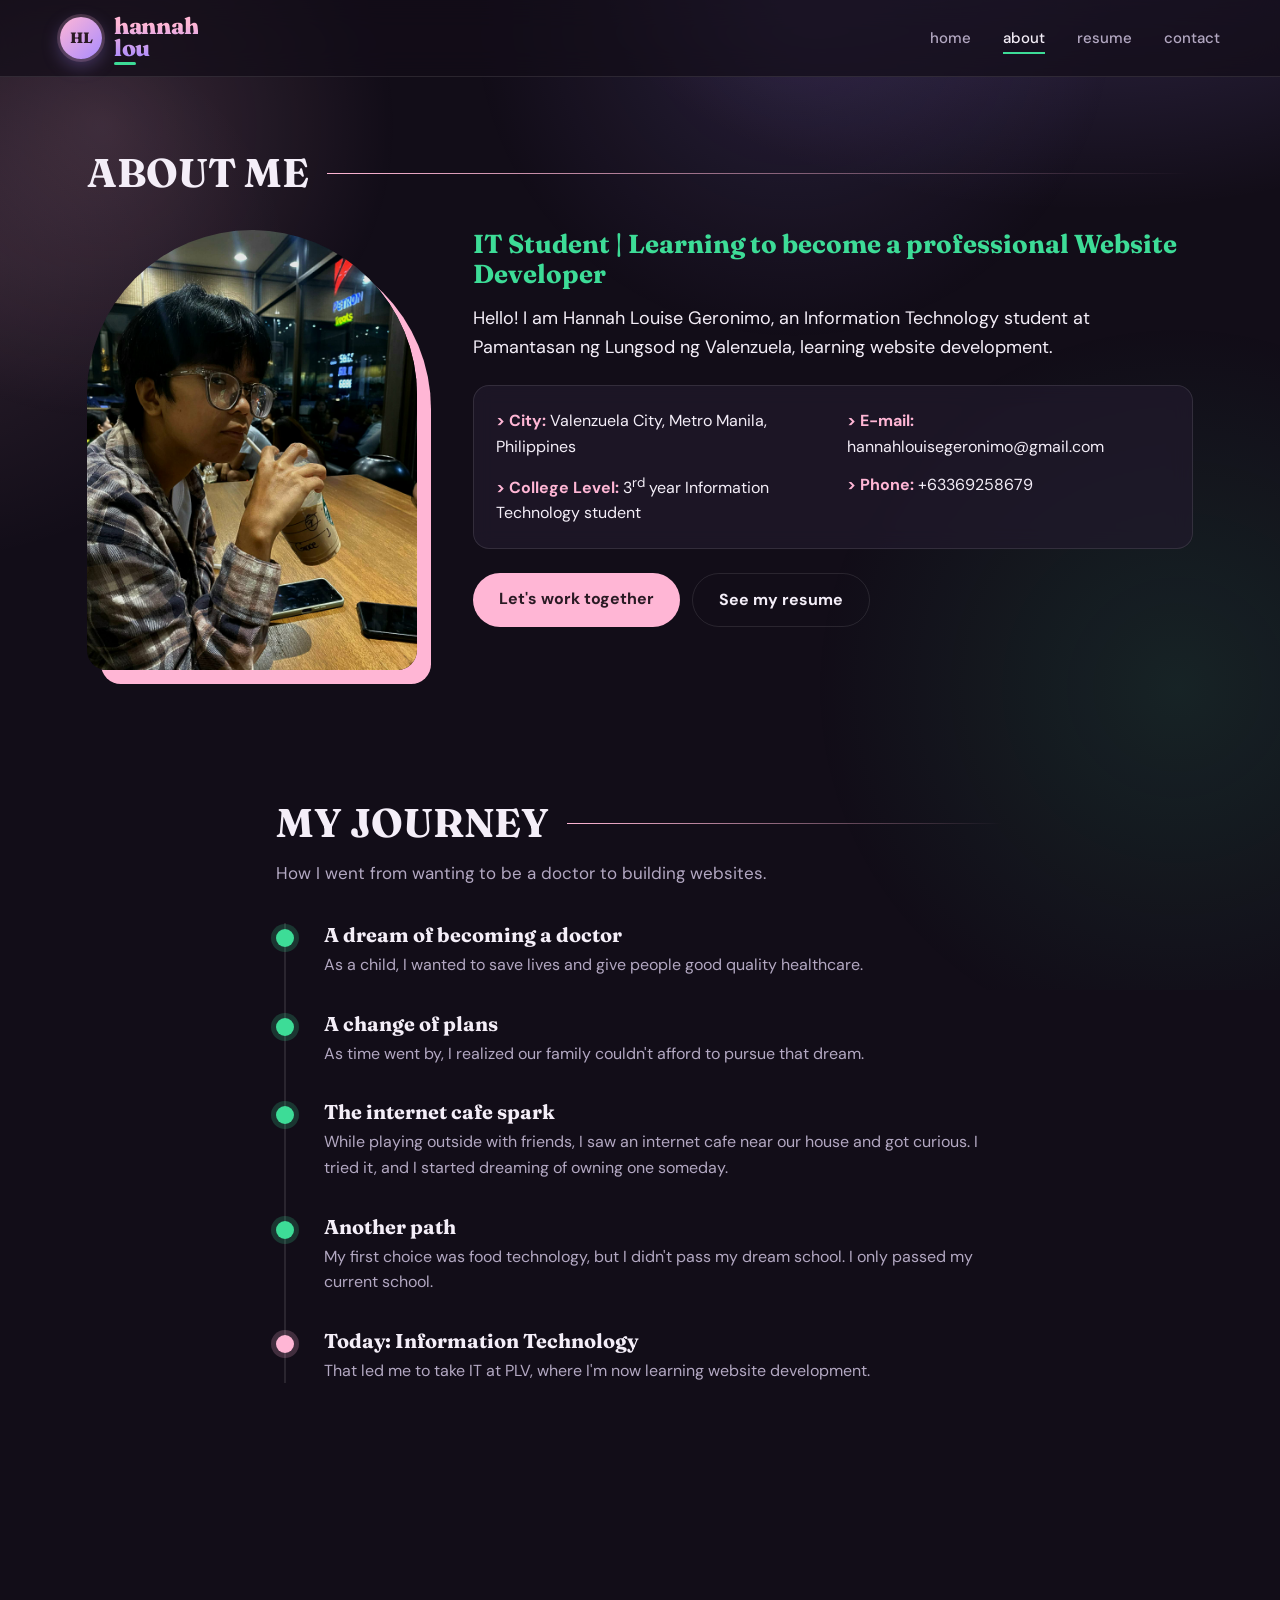
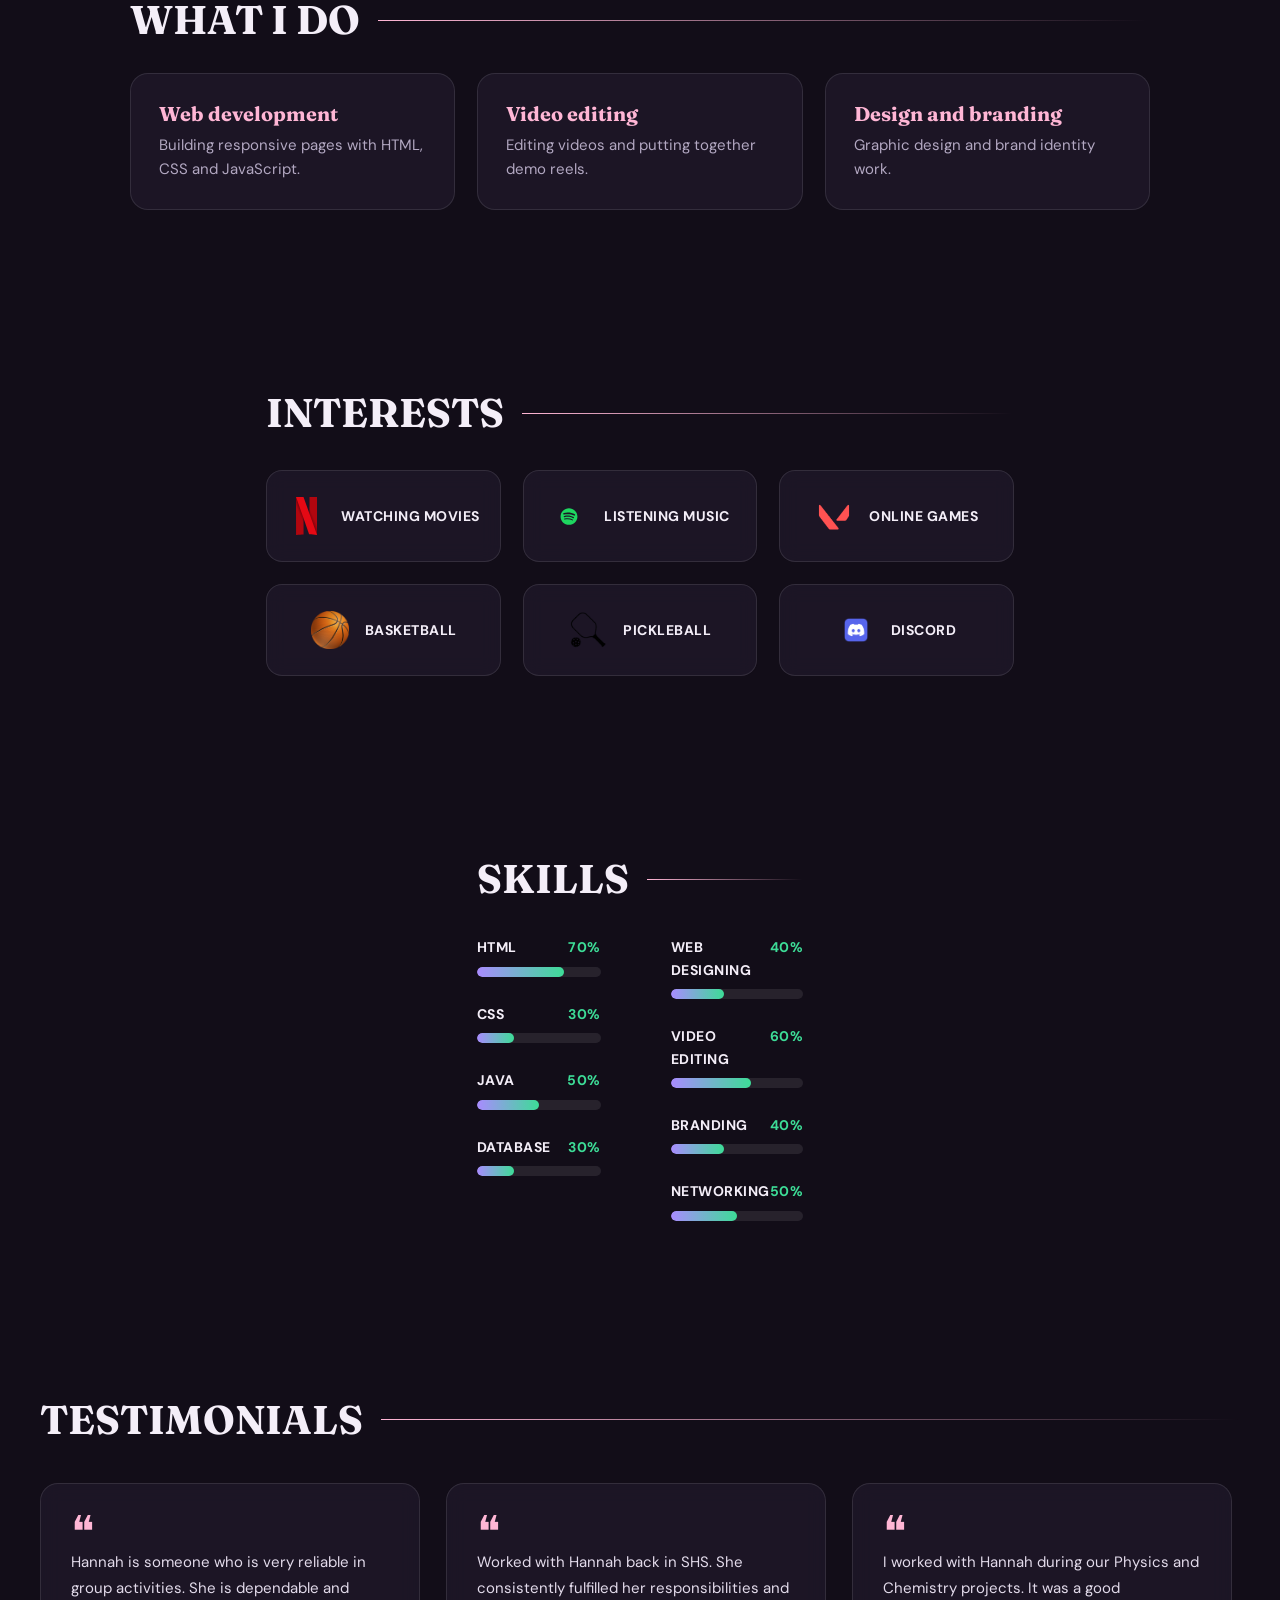
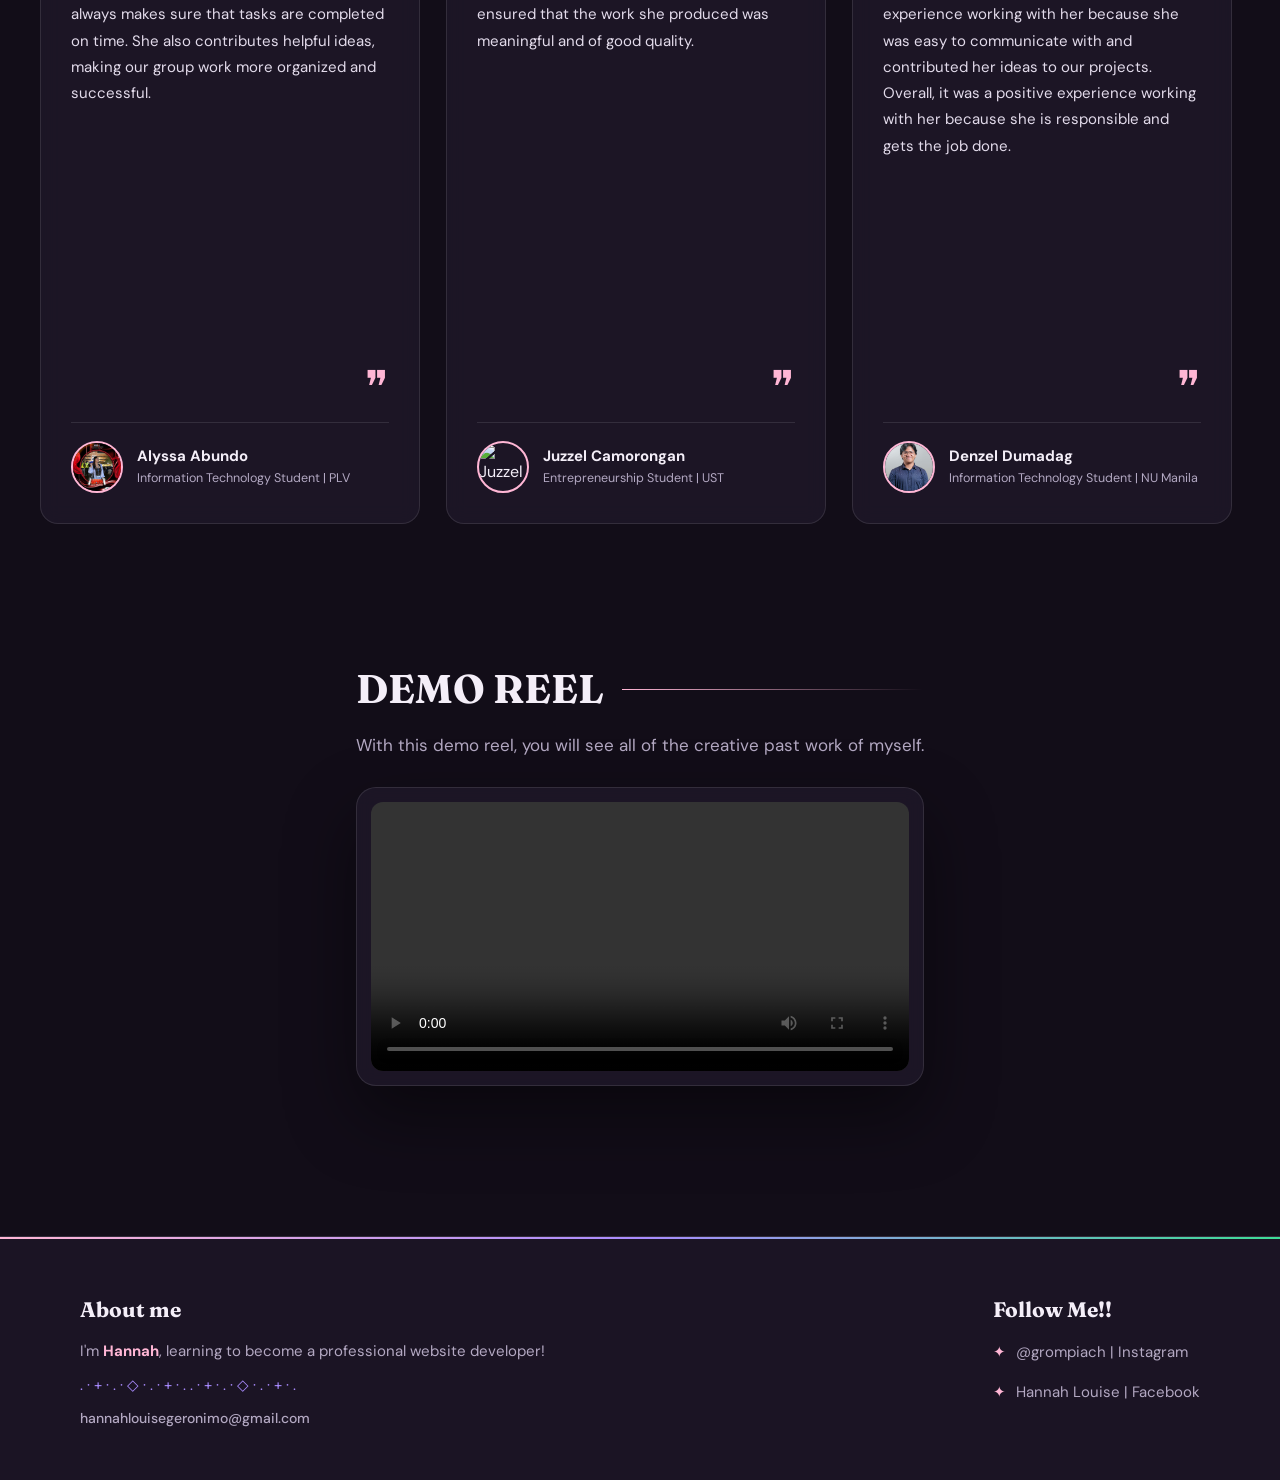
==== about.html @ 36e8e049 "Add files via upload" ====
<!DOCTYPE html>
<html lang="en">
<head>
<meta charset="UTF-8">
<meta name="viewport" content="width=device-width, initial-scale=1.0">
<title>About | Hannah Louise Geronimo</title>
<link rel="icon" type="image/png" href="final logo.png">
<link rel="stylesheet" href="styles.css">
</head>
<body>

<header class="navbar">
  <div class="logo">hannah<br>lou</div>
  <nav>
    <a href="index.html">home</a>
    <a href="about.html" class="active">about</a>
    <a href="resume.html">resume</a>
    <a href="contact.html">contact</a>
  </nav>
</header>

<section class="about">
  <h2>ABOUT ME</h2>
  <div class="about-container">
    <div class="image"><img src="profilehannah.jpg" alt="Hannah Louise Geronimo"></div>
    <div class="text">
      <h3>IT Student | Learning to become a professional Website Developer</h3>
      <p class="intro">Hello! I am Hannah Louise Geronimo, an Information Technology student at Pamantasan ng Lungsod ng Valenzuela, learning website development.</p>
      <div class="info">
        <p><span>&gt; City:</span> Valenzuela City, Metro Manila, Philippines</p>
        <p><span>&gt; E-mail:</span> hannahlouisegeronimo@gmail.com</p>
        <p><span>&gt; College Level:</span> 3<sup>rd</sup> year Information Technology student</p>
        <p><span>&gt; Phone:</span> +63369258679</p>
      </div>
      <div class="about-cta">
        <a href="contact.html" class="btn-primary">Let's work together</a>
        <a href="resume.html" class="btn-ghost">See my resume</a>
      </div>
    </div>
  </div>
</section>

<section class="journey">
  <h2>MY JOURNEY</h2>
  <p class="section-lead">How I went from wanting to be a doctor to building websites.</p>
  <div class="journey-line">
    <div class="step"><div class="dots"></div>
      <h3>A dream of becoming a doctor</h3>
      <p>As a child, I wanted to save lives and give people good quality healthcare.</p></div>
    <div class="step"><div class="dots"></div>
      <h3>A change of plans</h3>
      <p>As time went by, I realized our family couldn't afford to pursue that dream.</p></div>
    <div class="step"><div class="dots"></div>
      <h3>The internet cafe spark</h3>
      <p>While playing outside with friends, I saw an internet cafe near our house and got curious. I tried it, and I started dreaming of owning one someday.</p></div>
    <div class="step"><div class="dots"></div>
      <h3>Another path</h3>
      <p>My first choice was food technology, but I didn't pass my dream school. I only passed my current school.</p></div>
    <div class="step"><div class="dots"></div>
      <h3>Today: Information Technology</h3>
      <p>That led me to take IT at PLV, where I'm now learning website development.</p></div>
  </div>
</section>

<section class="what-i-do">
  <h2>WHAT I DO</h2>
  <div class="do-grid">
    <div class="do-card"><h3>Web development</h3><p>Building responsive pages with HTML, CSS and JavaScript.</p></div>
    <div class="do-card"><h3>Video editing</h3><p>Editing videos and putting together demo reels.</p></div>
    <div class="do-card"><h3>Design and branding</h3><p>Graphic design and brand identity work.</p></div>
  </div>
</section>

<section class="interests">
  <h2>INTERESTS</h2>
  <div class="interest-container">
    <div class="interest-box"><img src="netflix.svg" alt=""><p>WATCHING MOVIES</p></div>
    <div class="interest-box"><img src="spotify.svg" alt=""><p>LISTENING MUSIC</p></div>
    <div class="interest-box"><img src="valorant.png" alt=""><p>ONLINE GAMES</p></div>
    <div class="interest-box"><img src="basketball.png" alt=""><p>BASKETBALL</p></div>
    <div class="interest-box"><img src="pickleball.png" alt=""><p>PICKLEBALL</p></div>
    <div class="interest-box"><img src="discord.png" alt=""><p>DISCORD</p></div>
  </div>
</section>

<section class="skills">
  <h2>SKILLS</h2>
  <div class="skills-container">
    <div class="skill-group">
      <div class="skill"><p>HTML <span>70%</span></p><div class="bar"><div class="progress html"></div></div></div>
      <div class="skill"><p>CSS <span>30%</span></p><div class="bar"><div class="progress css"></div></div></div>
      <div class="skill"><p>JAVA <span>50%</span></p><div class="bar"><div class="progress java"></div></div></div>
      <div class="skill"><p>DATABASE <span>30%</span></p><div class="bar"><div class="progress database"></div></div></div>
    </div>
    <div class="skill-group">
      <div class="skill"><p>WEB DESIGNING <span>40%</span></p><div class="bar"><div class="progress web"></div></div></div>
      <div class="skill"><p>VIDEO EDITING <span>60%</span></p><div class="bar"><div class="progress video"></div></div></div>
      <div class="skill"><p>BRANDING <span>40%</span></p><div class="bar"><div class="progress branding"></div></div></div>
      <div class="skill"><p>NETWORKING <span>50%</span></p><div class="bar"><div class="progress networking"></div></div></div>
    </div>
  </div>
</section>

<section class="testimonials">
  <h2>TESTIMONIALS</h2>
  <div class="testimonial-row">

    <div class="testimonial-card"><span class="quote">❝</span>
      <p>Hannah is someone who is very reliable in group activities. She is dependable and always makes sure that tasks are completed on time. She also contributes helpful ideas, making our group work more organized and successful.</p>
      <span class="quotes">❞</span>
      <div class="profile"><img src="aly.jpg" alt="Alyssa Abundo"><div><h4>Alyssa Abundo</h4><p>Information Technology Student | PLV</p></div></div></div>

    <div class="testimonial-card"><span class="quote">❝</span>
      <p>Worked with Hannah back in SHS. She consistently fulfilled her responsibilities and ensured that the work she produced was meaningful and of good quality.</p>
      <span class="quotes">❞</span>
      <div class="profile"><img src="juzz.jpg" alt="Juzzel Camorongan"><div><h4>Juzzel Camorongan</h4><p>Entrepreneurship Student | UST</p></div></div></div>

    <div class="testimonial-card"><span class="quote">❝</span>
      <p>I worked with Hannah during our Physics and Chemistry projects. It was a good experience working with her because she was easy to communicate with and contributed her ideas to our projects. Overall, it was a positive experience working with her because she is responsible and gets the job done.</p>
      <span class="quotes">❞</span>
      <div class="profile"><img src="denz.jpg" alt="Denzel Dumadag"><div><h4>Denzel Dumadag</h4><p>Information Technology Student | NU Manila</p></div></div></div>

    <div class="testimonial-card"><span class="quote">❝</span>
      <p>Working with Hannah was a great experience. She is reliable, easy to work with, and always brings positive energy to the team. Her ability to balance creativity with attention to detail made our projects both successful and memorable.</p>
      <span class="quotes">❞</span>
      <div class="profile"><img src="she.jpg" alt="Sherina Sandagon"><div><h4>Sherina Sandagon</h4><p>Psychology Student | PLV</p></div></div></div>

    <div class="testimonial-card"><span class="quote">❝</span>
      <p>Hannah is a dependable groupmate who consistently completes tasks assigned to her. She takes her tasks seriously and ensures that her part is executed well.</p>
      <span class="quotes">❞</span>
      <div class="profile"><img src="baby.jpg" alt="Raven Reyes"><div><h4>Raven Reyes</h4><p>Forensic Science | OLFU Valenzuela</p></div></div></div>

    <div class="testimonial-card"><span class="quote">❝</span>
      <p>Working with Hannah on school activities has always been a positive experience. She is responsible, cooperative, and someone you can rely on when it comes to completing tasks in group work. Whenever we have projects or assignments, she contributes good ideas and makes sure that her part is done properly and on time. She is also very supportive to her teammates, especially when someone is having difficulty understanding the task, and she helps keep the group organized and focused. Because of her positive attitude and dedication, working with her makes school work smoother and more enjoyable for everyone in the group.</p>
      <span class="quotes">❞</span>
      <div class="profile"><img src="andy.jpg" alt="Andy Hamon"><div><h4>Andy Hamon</h4><p>Information Technology Student | PLV</p></div></div></div>

  </div>
</section>

<section class="demo-reel">
  <h2>DEMO REEL</h2>
  <p class="demo-text">With this demo reel, you will see all of the creative past work of myself.</p>
  <div class="video-frame">
    <video controls><source src="Demoreel.mp4" type="video/mp4">Your browser does not support the video tag.</video>
  </div>
</section>

<main></main>

<footer>
  <div class="particle"></div><div class="particle"></div><div class="particle"></div><div class="particle"></div>
  <div class="particle"></div><div class="particle"></div><div class="particle"></div><div class="particle"></div>
  <div class="footer-container">
    <div class="footer-section about-me">
      <h3>About me</h3>
      <p>I'm <span class="name">Hannah</span>, learning to become a professional website developer!</p>
      <p class="decorative-line">.·+·.·◇·.·+·..·+·.·◇·.·+·.</p>
      <p class="email">hannahlouisegeronimo@gmail.com</p>
    </div>
    <div class="footer-section follow-section">
      <h3>Follow Me!!</h3>
      <ul class="social-links">
        <li><a href="https://instagram.com/grompiach" target="_blank" rel="noopener">@grompiach | Instagram</a></li>
        <li><a href="https://www.facebook.com/share/17jAPRznGj/" target="_blank" rel="noopener">Hannah Louise | Facebook</a></li>
      </ul>
    </div>
  </div>
</footer>

<script>
const io = new IntersectionObserver((entries) => {
  entries.forEach(e => { if (e.isIntersecting) { e.target.classList.add("in"); io.unobserve(e.target); } });
}, { threshold: .15 });
document.querySelectorAll(".step, .do-card, .interest-box, .skill, .testimonial-card")
  .forEach(el => { el.classList.add("reveal"); io.observe(el); });
</script>
</body>
</html>
---- styles.css ----
@import url('https://fonts.googleapis.com/css2?family=DM+Sans:wght@400;500;700&family=Fraunces:ital,opsz,wght@0,9..144,600;0,9..144,800;1,9..144,500&display=swap');

:root{
  --bg:#120d18;
  --bg-2:#1b1424;
  --card:#211a2c;
  --line:rgba(255,255,255,.1);
  --text:#f4eef8;
  --muted:#b3a8c2;
  --pink:#ffb6d5;
  --mint:#3ddc97;
  --lav:#a98bff;
  --display:'Fraunces',Georgia,serif;
  --body:'DM Sans','Segoe UI',sans-serif;
  --glow:0 0 0 1px rgba(61,220,151,.5),0 12px 40px rgba(61,220,151,.18);
}

*{margin:0;padding:0;box-sizing:border-box}
html{scroll-behavior:smooth}
body{
  font-family:var(--body);
  color:var(--text);
  background:
    radial-gradient(900px 500px at 85% -10%,rgba(169,139,255,.22),transparent 60%),
    radial-gradient(700px 500px at -10% 30%,rgba(255,182,213,.12),transparent 60%),
    var(--bg);
  background-attachment:fixed;
  min-height:100vh;
  display:flex;
  flex-direction:column;
  line-height:1.6;
  overflow-x:hidden;
}
main{flex:1}
img{max-width:100%}
a{color:inherit}
h1,h2,h3{font-family:var(--display);line-height:1.15}
:focus-visible{outline:2px solid var(--mint);outline-offset:3px}
::selection{background:var(--pink);color:#222}


.navbar{
  position:fixed;top:0;left:0;width:100%;z-index:1000;
  display:flex;justify-content:space-between;align-items:center;
  padding:16px 60px;
  background:rgba(18,13,24,.72);
  backdrop-filter:blur(14px);
  border-bottom:1px solid var(--line);
}
.logo{font-family:var(--display);font-size:24px;font-weight:800;line-height:1;color:var(--pink)}
nav a{
  margin:0 0 0 28px;color:var(--muted);text-decoration:none;
  font-weight:500;font-size:15px;padding-bottom:4px;
  border-bottom:2px solid transparent;transition:.25s;
}
nav a:hover,nav a.active{color:var(--text);border-color:var(--mint)}


.container{
  display:flex;align-items:center;justify-content:center;
  min-height:100vh;gap:clamp(40px,7vw,110px);padding:40px;
}
.image-section{position:relative}
.image-section::before{
  content:"";position:absolute;inset:18px -18px -18px 18px;
  border:2px solid var(--pink);border-radius:220px 220px 28px 28px;
}
.image-section img{
  position:relative;display:block;
  width:400px;height:500px;object-fit:cover;
  border-radius:220px 220px 28px 28px;
  box-shadow:0 30px 70px rgba(0,0,0,.5);
}
.text-section h1{font-size:clamp(48px,7vw,92px);font-weight:800;letter-spacing:-1px}
.subtitle{font-size:clamp(18px,2vw,26px);margin-top:18px;color:var(--muted)}
.subtitle span{
  color:var(--mint);font-weight:700;
  border-right:3px solid var(--mint);padding-right:4px;
  animation:blink .8s step-end infinite;
}
@keyframes blink{50%{border-color:transparent}}
.nav-links{margin-top:34px;display:flex;flex-wrap:wrap;gap:12px}
.nav-links a{
  text-decoration:none;color:var(--text);font-weight:500;
  padding:12px 24px;border:1px solid var(--line);border-radius:40px;
  background:rgba(255,255,255,.04);transition:.25s;
}
.nav-links a:first-child{background:var(--pink);color:#2a1a24;border-color:var(--pink)}
.nav-links a:hover{box-shadow:var(--glow);translate:0 -3px}


.about h2,.interests h2,.skills h2,.testimonials h2,.demo-reel h2{
  font-size:clamp(28px,3.4vw,40px);margin-bottom:34px;color:var(--text);
  display:flex;align-items:center;gap:18px;
}
.about h2::after,.interests h2::after,.skills h2::after,.testimonials h2::after,.demo-reel h2::after{
  content:"";flex:1;height:1px;background:linear-gradient(90deg,var(--pink),transparent);
}


.about{max-width:1200px;margin:0 auto;padding:150px 40px 40px}
.about-container{display:flex;gap:56px;align-items:flex-start}
.image img{
  width:330px;border-radius:200px 200px 24px 24px;display:block;
  box-shadow:14px 14px 0 var(--pink);transition:.4s;
}
.image img:hover{box-shadow:18px 18px 0 var(--mint)}
.text{max-width:720px}
.text h3{color:var(--mint);font-size:26px;margin-bottom:14px}
.intro{color:var(--text);font-size:18px;margin-bottom:24px}
.info{
  display:grid;grid-template-columns:1fr 1fr;gap:12px 28px;
  padding:22px;margin-bottom:24px;
  background:var(--card);border:1px solid var(--line);border-radius:16px;
}
.info span{color:var(--pink);font-weight:700}
.story{color:var(--muted);max-width:68ch}

.interests,.skills{max-width:1200px;margin:70px auto;padding:20px 40px}
.interest-container{display:grid;grid-template-columns:repeat(3,1fr);gap:22px}
.interest-box{
  background:var(--card);border:1px solid var(--line);border-radius:16px;
  min-height:92px;padding:20px;display:flex;align-items:center;justify-content:center;gap:16px;
  font-weight:700;letter-spacing:.5px;font-size:14px;color:var(--text);
  transition:background .3s,box-shadow .3s,translate .3s;cursor:default;
}
.interest-box img{width:38px;height:38px;object-fit:contain}
.interest-box:hover{background:var(--mint);color:#102019;box-shadow:var(--glow);translate:0 -8px}


.skills-container{display:flex;gap:70px}
.skill-group{flex:1}
.skill{margin-bottom:26px}
.skill p{display:flex;justify-content:space-between;margin-bottom:8px;font-weight:700;font-size:14px;letter-spacing:.5px}
.skill p span{color:var(--mint)}
.bar{width:100%;height:10px;background:rgba(255,255,255,.09);border-radius:10px;overflow:hidden}
.progress{height:100%;border-radius:10px;background:linear-gradient(90deg,var(--lav),var(--mint))}
.html{width:70%}.css{width:30%}.java{width:50%}.web{width:40%}
.video{width:60%}.branding{width:40%}.database{width:30%}.networking{width:50%}


.testimonials{max-width:1300px;margin:0 auto;padding:60px 40px}
.testimonial-row{
  display:flex;gap:26px;overflow-x:auto;scroll-snap-type:x mandatory;
  padding:6px 4px 22px;scrollbar-width:thin;scrollbar-color:var(--mint) transparent;
}
.testimonial-card{
  scroll-snap-align:start;flex:0 0 min(380px,86%);
  background:var(--card);border:1px solid var(--line);border-radius:18px;
  padding:30px;display:flex;flex-direction:column;
}
.quote,.quotes{font-family:var(--display);font-size:44px;line-height:.8;color:var(--pink)}
.quotes{align-self:flex-end}
.testimonial-card p{font-size:15px;color:#e3dbeb;line-height:1.75;flex:1}
.profile{display:flex;align-items:center;gap:14px;margin-top:18px;padding-top:18px;border-top:1px solid var(--line)}
.profile img{width:52px;height:52px;border-radius:50%;object-fit:cover;border:2px solid var(--pink)}
.profile h4{font-size:15px}
.profile p{font-size:12.5px;color:var(--muted);letter-spacing:0;flex:none}


.demo-reel{max-width:1100px;margin:0 auto;padding:60px 40px 90px}
.demo-text{color:var(--muted);margin:-14px 0 28px;font-size:17px}
.video-frame{
  padding:14px;background:var(--card);border:1px solid var(--line);
  border-radius:20px;box-shadow:0 30px 70px rgba(0,0,0,.45);
}
.video-frame video{width:100%;border-radius:12px;display:block}


.containers{max-width:1100px;margin:130px auto 40px;padding:0 30px}
.section-titles{color:var(--pink);font-family:var(--body);font-size:14px;letter-spacing:2px;margin-bottom:14px}
.cards{
  background:var(--card);border:1px solid var(--line);border-radius:22px;
  padding:clamp(24px,4vw,48px);transition:box-shadow .4s;
}
.cards:hover{box-shadow:var(--glow)}
.cards h1{font-size:34px;margin-bottom:34px}
.contents{display:flex;gap:60px}
.timelines{flex:2;border-left:2px solid var(--line);padding-left:36px;position:relative}
.items{margin-bottom:40px;position:relative}
.items h3{font-size:19px}
.dots{
  position:absolute;left:-46px;top:6px;width:18px;height:18px;border-radius:50%;
  background:var(--mint);box-shadow:0 0 0 5px rgba(61,220,151,.2);
}
.dates{display:inline-block;margin:10px 0;padding:5px 12px;border-radius:30px;font-size:12px;font-weight:700;background:rgba(255,182,213,.15);color:var(--pink)}
.courses{font-style:italic;color:var(--muted);margin-bottom:8px}
.timelines ul,.experiences ul,.certificate-list ul{margin-left:20px;color:var(--muted)}
.timelines li,.experiences li{margin-bottom:10px}
.experiences{flex:1;padding-left:30px;border-left:2px solid var(--line)}
.experiences h3{font-size:19px;margin-bottom:12px}
.green-dots{display:inline-block;width:14px;height:14px;border-radius:50%;background:var(--mint);margin-right:10px}
.certificate-heading{margin:60px 0 24px}
.certificate-img{width:420px;display:block;border-radius:12px;margin-bottom:16px;cursor:pointer;transition:.35s}
.certificate-img:hover{box-shadow:0 14px 40px rgba(169,139,255,.45);translate:0 -8px}
.certificate-sub{font-style:italic;color:var(--pink);margin-bottom:22px}
.certificate-list{position:relative;border-left:2px solid var(--mint);padding-left:30px}
.certificate-dot{position:absolute;left:-9px;top:6px;width:16px;height:16px;border-radius:50%;background:var(--mint)}
.certificate-list li{margin-bottom:12px}

.works-section{max-width:1100px;margin:40px auto 90px;padding:0 30px}
.works-section .work-card{
  background:var(--card)!important;border:1px solid var(--line)!important;border-radius:18px!important;
}
.works-section .work-card:hover{box-shadow:var(--glow)!important}
.works-section .work-info p{color:var(--muted)!important}


.contact-section{
  display:flex;justify-content:space-between;align-items:center;gap:60px;
  max-width:1200px;margin:0 auto;padding:170px 40px 90px;min-height:80vh;
}
.left{flex:1}
.left h1{font-size:clamp(44px,6vw,72px);margin-bottom:22px;letter-spacing:-1px}
.left p{color:var(--muted);max-width:480px;margin-bottom:30px;font-size:17px}
.email-label{display:block;color:var(--muted);margin-bottom:6px;font-size:14px}
.email{color:var(--mint);font-size:18px;font-family:var(--body);font-weight:500;overflow-wrap:anywhere}
.right{flex:1;max-width:520px}
.contact-form{
  background:var(--card);border:1px solid var(--line);border-radius:22px;
  padding:30px;display:flex;flex-direction:column;gap:14px;
}
.contact-form input,.contact-form textarea{
  width:100%;background:var(--bg-2);border:1px solid var(--line);border-radius:12px;
  padding:15px;color:var(--text);font:inherit;font-size:15px;outline:none;transition:.25s;
}
.contact-form input:focus,.contact-form textarea:focus{border-color:var(--mint);box-shadow:0 0 0 3px rgba(61,220,151,.18)}
.contact-form textarea{height:140px;resize:none}
.counter{text-align:right;color:var(--muted);font-size:12px}
.contact-form button{
  background:var(--mint);color:#102019;border:none;padding:15px;border-radius:40px;
  font:inherit;font-weight:700;cursor:pointer;transition:.3s;
}
.contact-form button:hover{box-shadow:var(--glow);translate:0 -2px}


footer{
  margin-top:60px;padding:60px 0 40px;position:relative;
  background:var(--bg-2);border-top:1px solid var(--line);
}
footer::before{
  content:"";position:absolute;top:-1px;left:0;right:0;height:3px;
  background:linear-gradient(90deg,var(--pink),var(--lav),var(--mint));
}
.particle{display:none}
.footer-container{max-width:1200px;margin:0 auto;padding:0 40px;display:flex;justify-content:space-between;gap:60px}
.footer-section h3{font-size:21px;margin-bottom:18px}
.about-me p{color:var(--muted);margin-bottom:10px;font-size:15px}
.about-me .name{color:var(--pink);font-weight:700}
.decorative-line{color:var(--lav)!important;letter-spacing:4px}
footer .email{font-size:14px;color:var(--muted)}
.social-links{list-style:none}
.social-links li{margin-bottom:14px}
.social-links a{color:var(--muted);text-decoration:none;display:inline-flex;gap:10px;font-size:15px;transition:.3s}
.social-links a::before{content:'✦';color:var(--pink);transition:transform .3s}
.social-links a:hover{color:var(--text);translate:6px 0}
.social-links a:hover::before{transform:rotate(180deg);color:var(--mint)}


@media (max-width:900px){
  .navbar{padding:14px 24px}
  nav a{margin-left:16px;font-size:14px}
  .container{flex-direction:column;text-align:center;padding:110px 24px 50px}
  .nav-links{justify-content:center}
  .image-section img{width:300px;height:380px}
  .about{padding:120px 24px 20px}
  .about-container,.skills-container,.contents,.contact-section,.footer-container{flex-direction:column}
  .about-container{align-items:center}
  .interests,.skills,.testimonials,.demo-reel{padding-left:24px;padding-right:24px}
  .interest-container{grid-template-columns:repeat(2,1fr)}
  .skills-container{gap:0}
  .experiences{border-left:none;padding-left:0}
  .contact-section{padding:120px 24px 60px;align-items:flex-start;gap:36px}
  .right{max-width:none;width:100%}
  .certificate-img{width:100%}
}


@media (max-width:520px){
  .navbar{flex-direction:column;gap:8px}
  nav a{margin:0 8px}
  .containers{margin-top:150px;padding:0 16px}
  .about{padding-top:150px}
  .info,.interest-container{grid-template-columns:1fr}
  .image img{width:230px}
  .timelines{padding-left:30px}
  .footer-container{text-align:center;align-items:center;gap:36px}
  .works-section .works-container{grid-template-columns:1fr!important}
}

@media (prefers-reduced-motion:reduce){
  *{animation:none!important;transition:none!important;scroll-behavior:auto!important}
}



body::before{
  content:"";position:fixed;inset:-10%;z-index:-1;pointer-events:none;
  background:
    radial-gradient(420px 420px at 15% 20%,rgba(255,182,213,.16),transparent 70%),
    radial-gradient(520px 520px at 85% 72%,rgba(61,220,151,.11),transparent 70%),
    radial-gradient(460px 460px at 60% 10%,rgba(169,139,255,.14),transparent 70%);
  animation:drift 18s ease-in-out infinite alternate;
}
@keyframes drift{to{transform:translate3d(40px,-30px,0) scale(1.08)}}


@supports (animation-timeline:scroll()){
  body::after{
    content:"";position:fixed;top:0;left:0;right:0;height:3px;z-index:2000;
    background:linear-gradient(90deg,var(--pink),var(--lav),var(--mint));
    transform-origin:left;transform:scaleX(0);
    animation:progress linear both;animation-timeline:scroll(root);
  }
  @keyframes progress{to{transform:scaleX(1)}}
}


::-webkit-scrollbar{width:10px;height:8px}
::-webkit-scrollbar-track{background:var(--bg)}
::-webkit-scrollbar-thumb{background:linear-gradient(var(--pink),var(--lav));border-radius:10px}


.image-section{isolation:isolate}
.image-section::after{
  content:"";position:absolute;inset:-30px;z-index:-1;border-radius:50%;
  background:conic-gradient(from 0deg,var(--pink),var(--lav),var(--mint),var(--pink));
  filter:blur(70px);opacity:.38;animation:spin 16s linear infinite;
}
@keyframes spin{to{transform:rotate(360deg)}}
.image-section img{animation:float 6s ease-in-out infinite}
@keyframes float{50%{transform:translateY(-12px)}}
.text-section h1{
  background:linear-gradient(120deg,#fff 30%,var(--pink) 70%,var(--lav));
  -webkit-background-clip:text;background-clip:text;
  -webkit-text-fill-color:transparent;color:transparent;
}
.text-section h1,.subtitle,.nav-links{animation:rise .9s cubic-bezier(.2,.8,.2,1) both}
.subtitle{animation-delay:.15s}
.nav-links{animation-delay:.3s}
@keyframes rise{from{opacity:0;translate:0 26px}}


.interest-box,.testimonial-card,.info,.contact-form,.cards,.video-frame{
  background:rgba(33,26,44,.72);
  backdrop-filter:blur(10px);
  -webkit-backdrop-filter:blur(10px);
}
.testimonial-card{transition:translate .3s,border-color .3s,box-shadow .3s}
.testimonial-card:hover{translate:0 -8px;border-color:var(--pink);box-shadow:0 18px 40px rgba(255,182,213,.14)}


.progress{
  transform-origin:left;
  background:linear-gradient(90deg,var(--lav),var(--mint),var(--lav));
  background-size:200% 100%;
  animation:grow 1.6s cubic-bezier(.2,.8,.2,1) both,shimmer 4s linear infinite;
}
@keyframes grow{from{transform:scaleX(0)}}
@keyframes shimmer{to{background-position:-200% 0}}


.nav-links a,.contact-form button{position:relative;overflow:hidden}
.nav-links a::after,.contact-form button::after{
  content:"";position:absolute;top:0;left:-120%;width:60%;height:100%;
  background:linear-gradient(100deg,transparent,rgba(255,255,255,.35),transparent);
  transform:skewX(-20deg);transition:left .6s;
}
.nav-links a:hover::after,.contact-form button:hover::after{left:140%}


.image img{transition:box-shadow .4s,rotate .4s}
.image img:hover{rotate:-2deg}


.dots{animation:pulse 2.4s ease-out infinite}
@keyframes pulse{70%{box-shadow:0 0 0 12px rgba(61,220,151,0)}}

footer{overflow:hidden}
.particle{display:block;position:absolute;bottom:-10px;width:6px;height:6px;border-radius:50%;
  background:var(--pink);opacity:0;animation:rise-up 9s linear infinite}
.particle:nth-child(1){left:8%;animation-delay:0s}
.particle:nth-child(2){left:19%;animation-delay:2s;background:var(--mint)}
.particle:nth-child(3){left:30%;animation-delay:4.5s}
.particle:nth-child(4){left:41%;animation-delay:1s;background:var(--lav)}
.particle:nth-child(5){left:52%;animation-delay:6s}
.particle:nth-child(6){left:63%;animation-delay:3s;background:var(--mint)}
.particle:nth-child(7){left:74%;animation-delay:7s;background:var(--lav)}
.particle:nth-child(8){left:88%;animation-delay:5s}
@keyframes rise-up{10%{opacity:.8}100%{transform:translateY(-220px);opacity:0}}



.hero-intro{max-width:46ch;color:var(--muted);margin-top:16px;font-size:17px;animation:rise .9s .2s cubic-bezier(.2,.8,.2,1) both}
.chips{display:flex;flex-wrap:wrap;gap:8px;margin-top:20px;max-width:520px}
.chips span{padding:6px 14px;border-radius:30px;font-size:13px;font-weight:500;color:var(--text);background:rgba(255,255,255,.04);border:1px solid var(--line);transition:.25s}
.chips span:nth-child(3n+1){border-color:rgba(255,182,213,.5)}
.chips span:nth-child(3n+2){border-color:rgba(169,139,255,.5)}
.chips span:nth-child(3n){border-color:rgba(61,220,151,.5)}
.chips span:hover{background:rgba(255,255,255,.1);translate:0 -3px}

.facts{max-width:1100px;margin:0 auto;padding:0 40px;display:grid;grid-template-columns:repeat(3,1fr);gap:20px}
.fact{padding:22px 24px;border-radius:16px;background:rgba(33,26,44,.72);border:1px solid var(--line)}
.fact strong{display:block;font-family:var(--display);font-size:21px;color:var(--pink);margin-bottom:2px}
.fact span{color:var(--muted);font-size:14px}

.home-works{max-width:1100px;margin:100px auto 40px;padding:0 40px}
.home-works h2{font-size:clamp(28px,3.4vw,40px);margin-bottom:30px;display:flex;align-items:center;gap:18px}
.home-works h2::after{content:"";flex:1;height:1px;background:linear-gradient(90deg,var(--pink),transparent)}
.home-grid{display:grid;grid-template-columns:repeat(2,1fr);gap:24px}
.home-card{display:block;text-decoration:none;border-radius:18px;overflow:hidden;background:rgba(33,26,44,.72);border:1px solid var(--line);transition:translate .3s,box-shadow .3s}
.home-card:hover{translate:0 -8px;box-shadow:var(--glow)}
.home-card img{width:100%;height:220px;object-fit:cover;display:block}
.home-card div{padding:22px}
.home-card h3{font-size:20px;margin-bottom:6px}
.home-card p{color:var(--muted);font-size:15px}
.see-all{display:inline-block;margin-top:26px;color:var(--mint);font-weight:700;text-decoration:none;border-bottom:2px solid transparent;transition:.25s}
.see-all:hover{border-color:var(--mint)}

.to-top{position:fixed;right:28px;bottom:28px;width:48px;height:48px;border:none;border-radius:50%;background:var(--mint);color:#102019;font-size:22px;font-weight:700;cursor:pointer;z-index:999;opacity:0;pointer-events:none;translate:0 12px;transition:.3s}
.to-top.show{opacity:1;pointer-events:auto;translate:0 0}
.to-top:hover{box-shadow:var(--glow)}

@media (max-width:900px){
  .facts,.home-works{padding-left:24px;padding-right:24px}
  .chips{justify-content:center;margin-inline:auto}
  .hero-intro{margin-inline:auto}
}
@media (max-width:640px){
  .facts,.home-grid{grid-template-columns:1fr}
}


.reveal{opacity:0;translate:0 30px;transition:opacity .8s,translate .8s cubic-bezier(.2,.8,.2,1)}
.reveal.in{opacity:1;translate:0 0}

.about-cta{display:flex;flex-wrap:wrap;gap:12px;margin-top:6px}
.btn-primary,.btn-ghost{text-decoration:none;font-weight:700;padding:13px 26px;border-radius:40px;transition:.25s}
.btn-primary{background:var(--pink);color:#2a1a24}
.btn-ghost{border:1px solid var(--line);color:var(--text)}
.btn-primary:hover,.btn-ghost:hover{box-shadow:var(--glow);translate:0 -3px}

.journey,.what-i-do{max-width:1100px;margin:70px auto;padding:20px 40px}
.journey h2,.what-i-do h2{font-size:clamp(28px,3.4vw,40px);margin-bottom:14px;display:flex;align-items:center;gap:18px}
.journey h2::after,.what-i-do h2::after{content:"";flex:1;height:1px;background:linear-gradient(90deg,var(--pink),transparent)}
.section-lead{color:var(--muted);margin-bottom:36px;font-size:17px}
.journey-line{border-left:2px solid var(--line);padding-left:38px;margin-left:8px}
.step{position:relative;margin-bottom:34px;max-width:680px}
.step .dots{left:-48px;top:6px}
.step h3{font-size:20px;margin-bottom:6px}
.step p{color:var(--muted)}
.step:last-child .dots{background:var(--pink);box-shadow:0 0 0 5px rgba(255,182,213,.2)}

.do-grid{display:grid;grid-template-columns:repeat(3,1fr);gap:22px;margin-top:30px}
.do-card{padding:28px;border-radius:18px;background:rgba(33,26,44,.72);border:1px solid var(--line);transition:translate .3s,border-color .3s}
.do-card:hover{translate:0 -8px;border-color:var(--mint)}
.do-card h3{font-size:20px;margin-bottom:8px;color:var(--pink)}
.do-card p{color:var(--muted);font-size:15px}


.contact-section{align-items:flex-start;padding-top:150px}
.left h1{background:linear-gradient(120deg,#fff 30%,var(--pink));-webkit-background-clip:text;background-clip:text;-webkit-text-fill-color:transparent}
.services{display:flex;flex-wrap:wrap;gap:8px;margin-bottom:28px}
.services span{padding:6px 14px;border-radius:30px;font-size:13px;border:1px solid rgba(61,220,151,.5);color:var(--text)}
.contact-cards{display:grid;gap:14px;max-width:480px}
.c-card{padding:20px 22px;border-radius:16px;background:rgba(33,26,44,.72);border:1px solid var(--line);transition:border-color .3s}
.c-card:hover{border-color:var(--pink)}
.c-card small{display:block;color:var(--muted);margin-bottom:4px;font-size:13px}
.c-card strong{font-weight:500;font-size:17px}
.c-card .email{font-size:17px;margin-bottom:10px}
.copy-btn{background:none;border:1px solid var(--line);color:var(--text);padding:7px 16px;border-radius:30px;font:inherit;font-size:13px;cursor:pointer;transition:.25s}
.copy-btn:hover{border-color:var(--mint);color:var(--mint)}
.c-links{display:flex;gap:18px}
.c-links a{color:var(--mint);text-decoration:none;font-weight:500;border-bottom:2px solid transparent;transition:.25s}
.c-links a:hover{border-color:var(--mint)}
.contact-form h3{font-size:24px;margin-bottom:4px}
.contact-form select{
  width:100%;background:var(--bg-2);border:1px solid var(--line);border-radius:12px;
  padding:15px;color:var(--text);font:inherit;font-size:15px;outline:none;cursor:pointer;transition:.25s;
}
.contact-form select:focus{border-color:var(--mint);box-shadow:0 0 0 3px rgba(61,220,151,.18)}
.form-status{min-height:20px;font-size:14px}
.form-status.ok{color:var(--mint)}
.form-status.err{color:#ff8fa3}
.form-note{color:var(--muted);font-size:12.5px;text-align:center}

@media (max-width:900px){
  .journey,.what-i-do{padding-left:24px;padding-right:24px}
  .do-grid{grid-template-columns:1fr}
  .contact-section{padding-top:120px}
}


.resume-top{
  max-width:1100px;margin:130px auto 0;padding:0 30px;
  display:flex;justify-content:space-between;align-items:flex-end;gap:30px;flex-wrap:wrap;
}
.resume-top h1{font-size:clamp(34px,5vw,56px);letter-spacing:-1px;margin-bottom:10px;
  background:linear-gradient(120deg,#fff 30%,var(--pink));-webkit-background-clip:text;background-clip:text;-webkit-text-fill-color:transparent}
.resume-top p{color:var(--muted);font-size:17px}
.resume-top .chips{margin-top:16px}
.resume-actions{display:flex;gap:12px;flex-wrap:wrap}
.resume-actions button{border:none;font:inherit;font-weight:700;cursor:pointer}
.resume-top + .containers{margin-top:40px}

.works-title{font-size:clamp(32px,4vw,46px);margin-bottom:8px}
.works-subtitle{color:var(--muted);margin-bottom:26px}
.filters{display:flex;gap:10px;flex-wrap:wrap;margin-bottom:28px}
.filters button{
  background:rgba(255,255,255,.04);color:var(--text);border:1px solid var(--line);
  padding:9px 20px;border-radius:30px;font:inherit;font-size:14px;cursor:pointer;transition:.25s;
}
.filters button:hover{border-color:var(--pink)}
.filters button.on{background:var(--pink);color:#2a1a24;border-color:var(--pink);font-weight:700}

.works-container{display:grid;grid-template-columns:repeat(3,1fr);gap:24px}
.work-card{
  display:flex;flex-direction:column;overflow:hidden;text-decoration:none;color:var(--text);
  background:rgba(33,26,44,.72);border:1px solid var(--line);border-radius:18px;
  transition:opacity .8s,translate .3s,box-shadow .3s;
}
.work-card[hidden]{display:none}
.work-card.in:hover{translate:0 -8px}
.work-card img{width:100%;height:200px;object-fit:cover;display:block;transition:scale .5s}
.work-card{overflow:hidden}
.work-card:hover img{scale:1.06}
.work-info{padding:20px;display:flex;flex-direction:column;gap:8px;flex:1}
.work-info h2{font-size:19px;margin:0}
.work-info p{color:var(--muted);font-size:14px;line-height:1.6;margin:0;flex:1}
.tags{display:flex;flex-wrap:wrap;gap:6px;margin-top:6px}
.tags span{font-size:12px;padding:3px 10px;border-radius:20px;background:rgba(61,220,151,.12);color:var(--mint)}

@media (max-width:900px){
  .resume-top{padding:0 24px;margin-top:150px}
  .works-container{grid-template-columns:repeat(2,1fr)}
}
@media (max-width:520px){
  .works-container{grid-template-columns:1fr}
}

@media print{
  body{background:#fff!important;color:#111!important}
  body::before,body::after,.navbar,footer,.to-top,.resume-actions,.filters,.works-section,.certificate-img{display:none!important}
  .resume-top{margin-top:0}
  .resume-top h1{-webkit-text-fill-color:#111;color:#111}
  .resume-top p,.courses,.timelines ul,.experiences ul,.certificate-list ul{color:#333!important}
  .containers{margin:20px auto}
  .cards{background:#fff!important;border:1px solid #ccc;box-shadow:none!important}
  .cards h1,.items h3,.experiences h3{color:#111}
  .reveal{opacity:1!important;translate:none!important}
}



.work-card[data-cat="design"]{cursor:zoom-in}
.work-card[data-cat="design"] .work-info::after{
  content:"Click to view";font-size:12px;color:var(--pink);margin-top:2px;
}
.lightbox{
  position:fixed;inset:0;z-index:3000;display:flex;align-items:center;justify-content:center;
  background:rgba(10,6,16,.92);backdrop-filter:blur(8px);
  animation:lbIn .25s ease both;
}
.lightbox[hidden]{display:none}
@keyframes lbIn{from{opacity:0}}
.lightbox figure{max-width:min(92vw,1100px);text-align:center}
.lightbox img{
  max-width:100%;max-height:80vh;border-radius:14px;
  box-shadow:0 30px 80px rgba(0,0,0,.6);animation:lbPop .3s cubic-bezier(.2,.8,.2,1) both;
}
@keyframes lbPop{from{opacity:0;scale:.94}}
.lightbox figcaption{margin-top:14px;color:var(--muted);font-size:14px}
.lb-close,.lb-nav{
  position:absolute;background:rgba(255,255,255,.08);color:var(--text);border:1px solid var(--line);
  border-radius:50%;width:48px;height:48px;font-size:28px;line-height:1;cursor:pointer;transition:.25s;
}
.lb-close{top:22px;right:22px}
.lb-nav{top:50%;translate:0 -50%}
.lb-prev{left:22px}
.lb-next{right:22px}
.lb-close:hover,.lb-nav:hover{background:var(--pink);color:#2a1a24;border-color:var(--pink)}
@media (max-width:520px){
  .lb-nav{top:auto;bottom:22px;translate:none}
  .lb-prev{left:22px}.lb-next{right:22px}
}
@media print{.lightbox{display:none!important}}



.logo{
  position:relative;
  padding-left:54px;
  font-family:var(--display);
  font-size:23px;
  font-weight:800;
  line-height:.95;
  letter-spacing:-.3px;
  background:linear-gradient(180deg,var(--pink) 20%,var(--lav) 100%);
  -webkit-background-clip:text;background-clip:text;
  -webkit-text-fill-color:transparent;color:transparent;
  cursor:default;
}

.logo::before{
  content:"HL";
  position:absolute;left:0;top:50%;translate:0 -50%;
  width:42px;height:42px;border-radius:50%;
  display:grid;place-items:center;
  font-size:15px;font-weight:800;letter-spacing:0;
  background:linear-gradient(135deg,var(--pink),var(--lav));
  -webkit-text-fill-color:#2a1a24;color:#2a1a24;
  box-shadow:0 0 0 3px rgba(255,182,213,.18),0 6px 18px rgba(169,139,255,.35);
  transition:rotate .5s cubic-bezier(.2,.8,.2,1),box-shadow .3s;
}

.logo::after{
  content:"";position:absolute;left:54px;bottom:-5px;
  width:22px;height:3px;border-radius:3px;background:var(--mint);
  transition:width .4s cubic-bezier(.2,.8,.2,1);
}
.logo:hover::before{rotate:-12deg;box-shadow:0 0 0 3px rgba(61,220,151,.3),0 8px 22px rgba(61,220,151,.35)}
.logo:hover::after{width:62px}

@media (max-width:520px){
  .logo{font-size:20px;padding-left:48px}
  .logo::before{width:36px;height:36px;font-size:13px}
  .logo::after{left:48px}
}
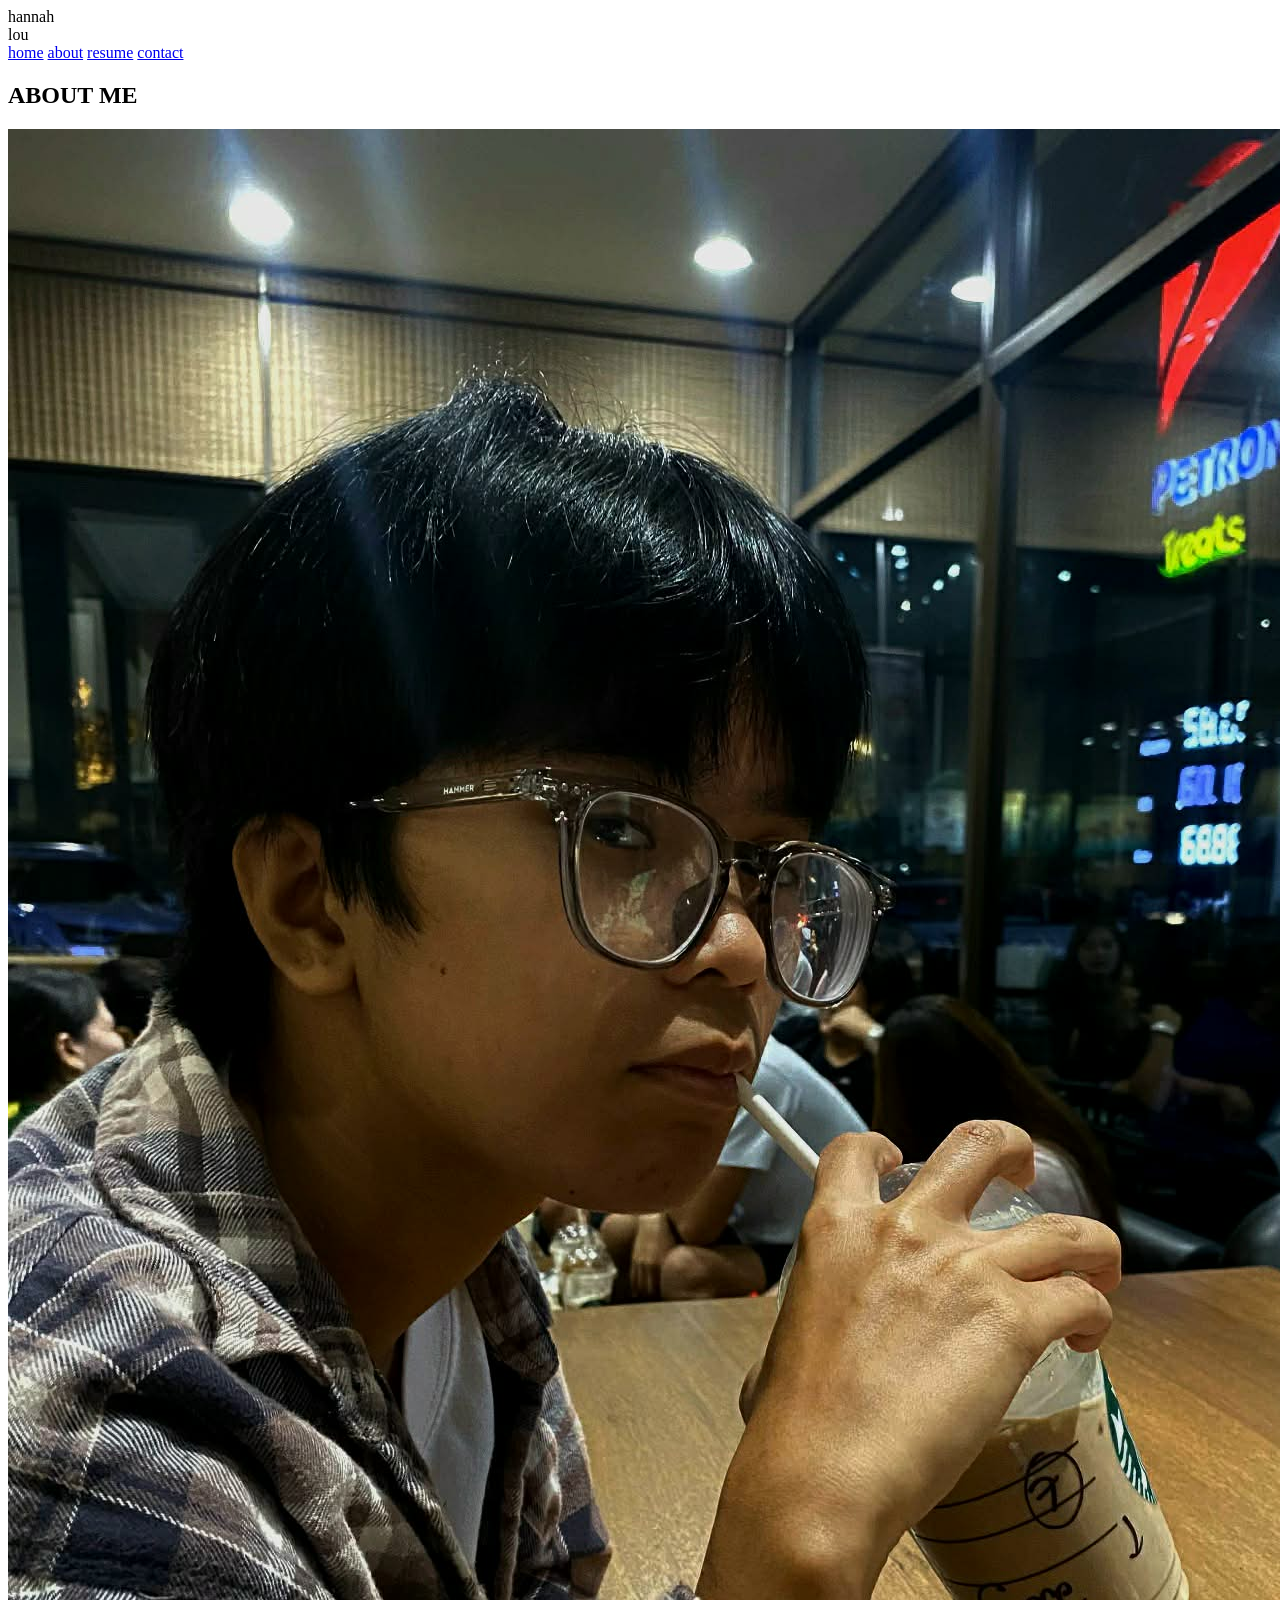
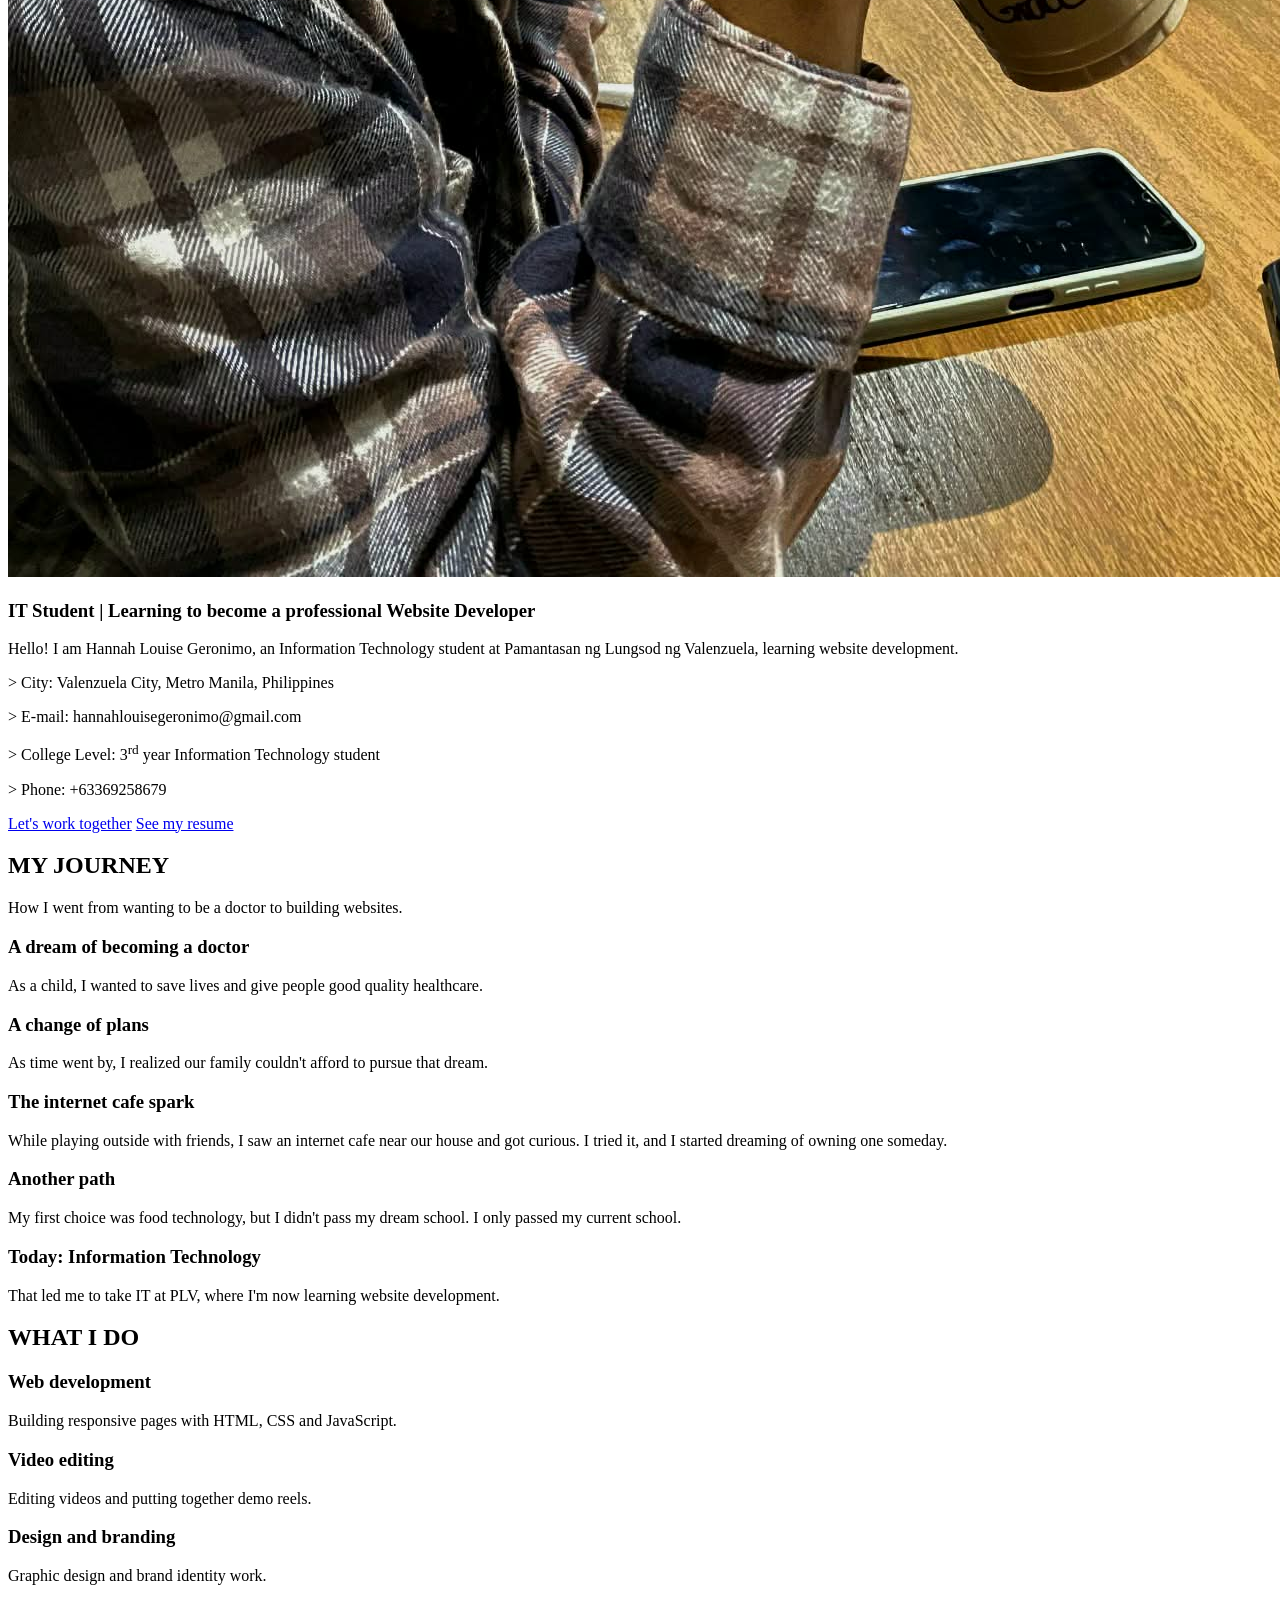
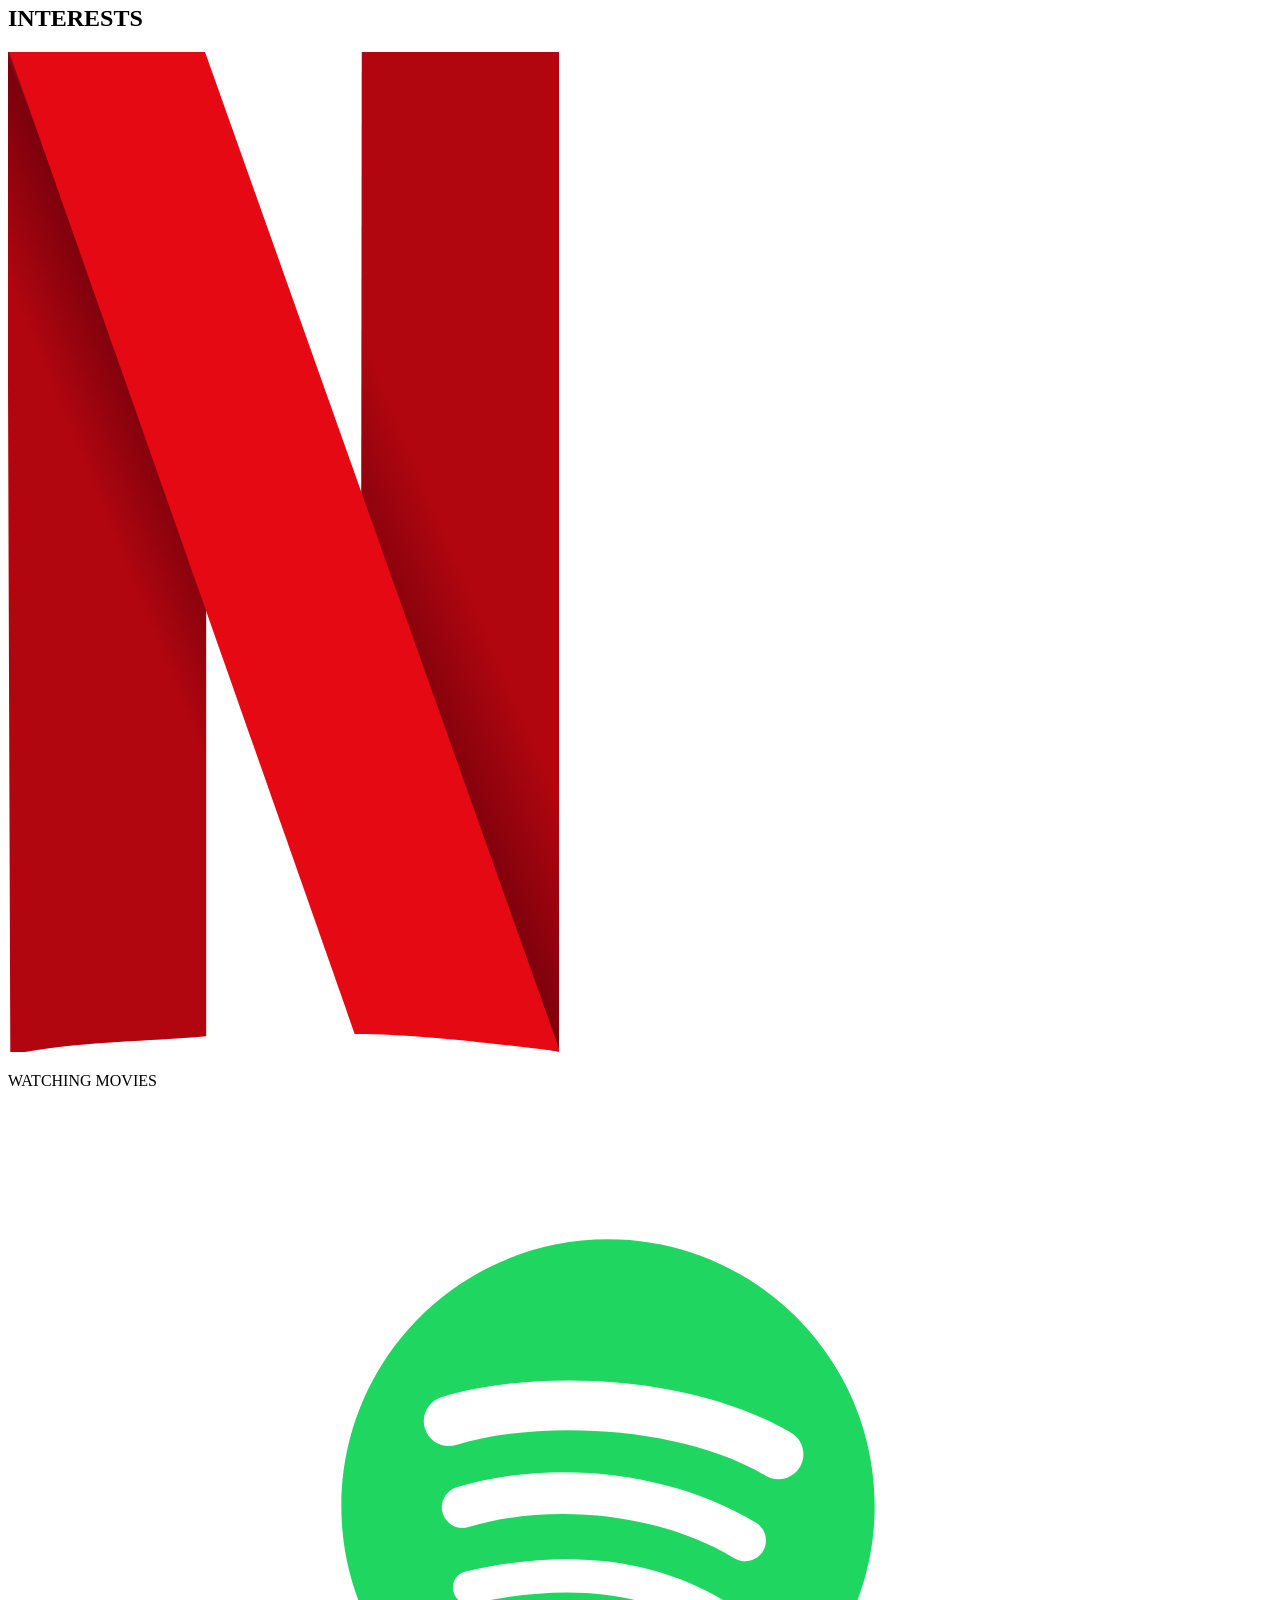
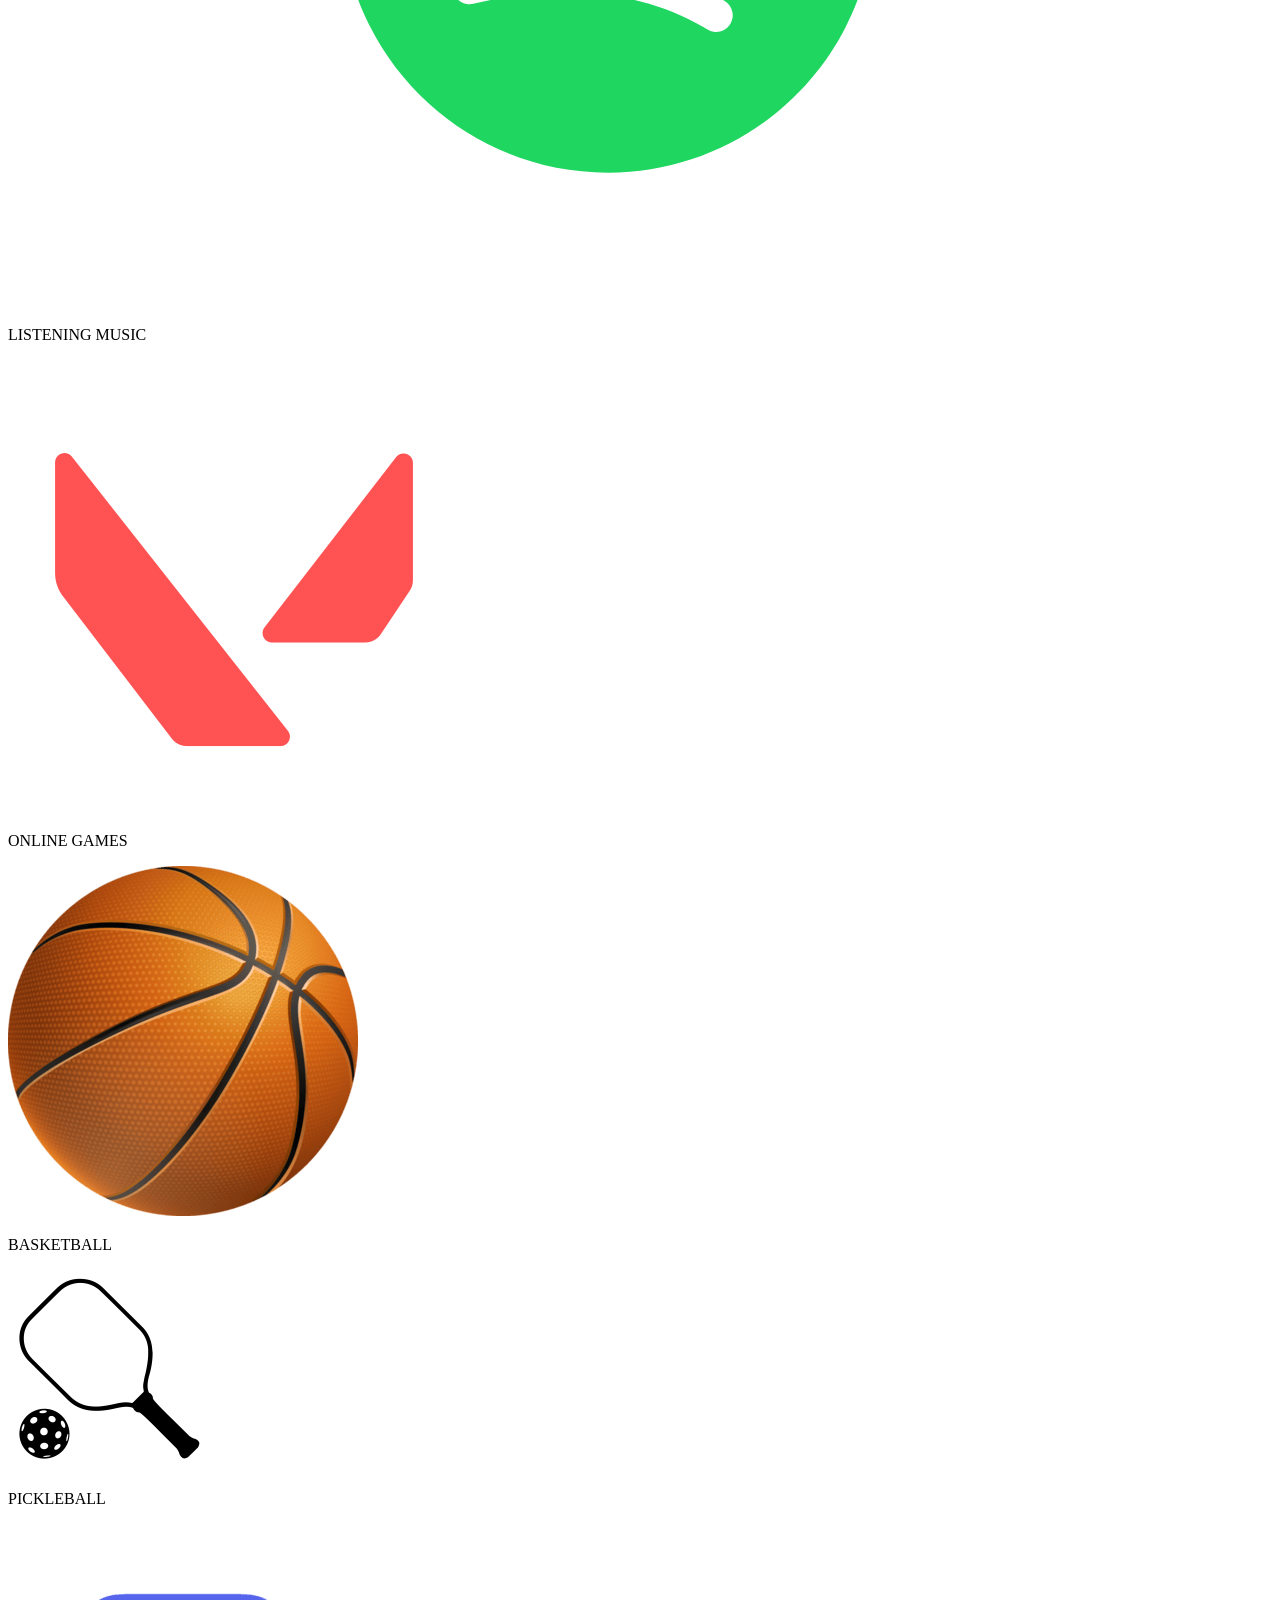
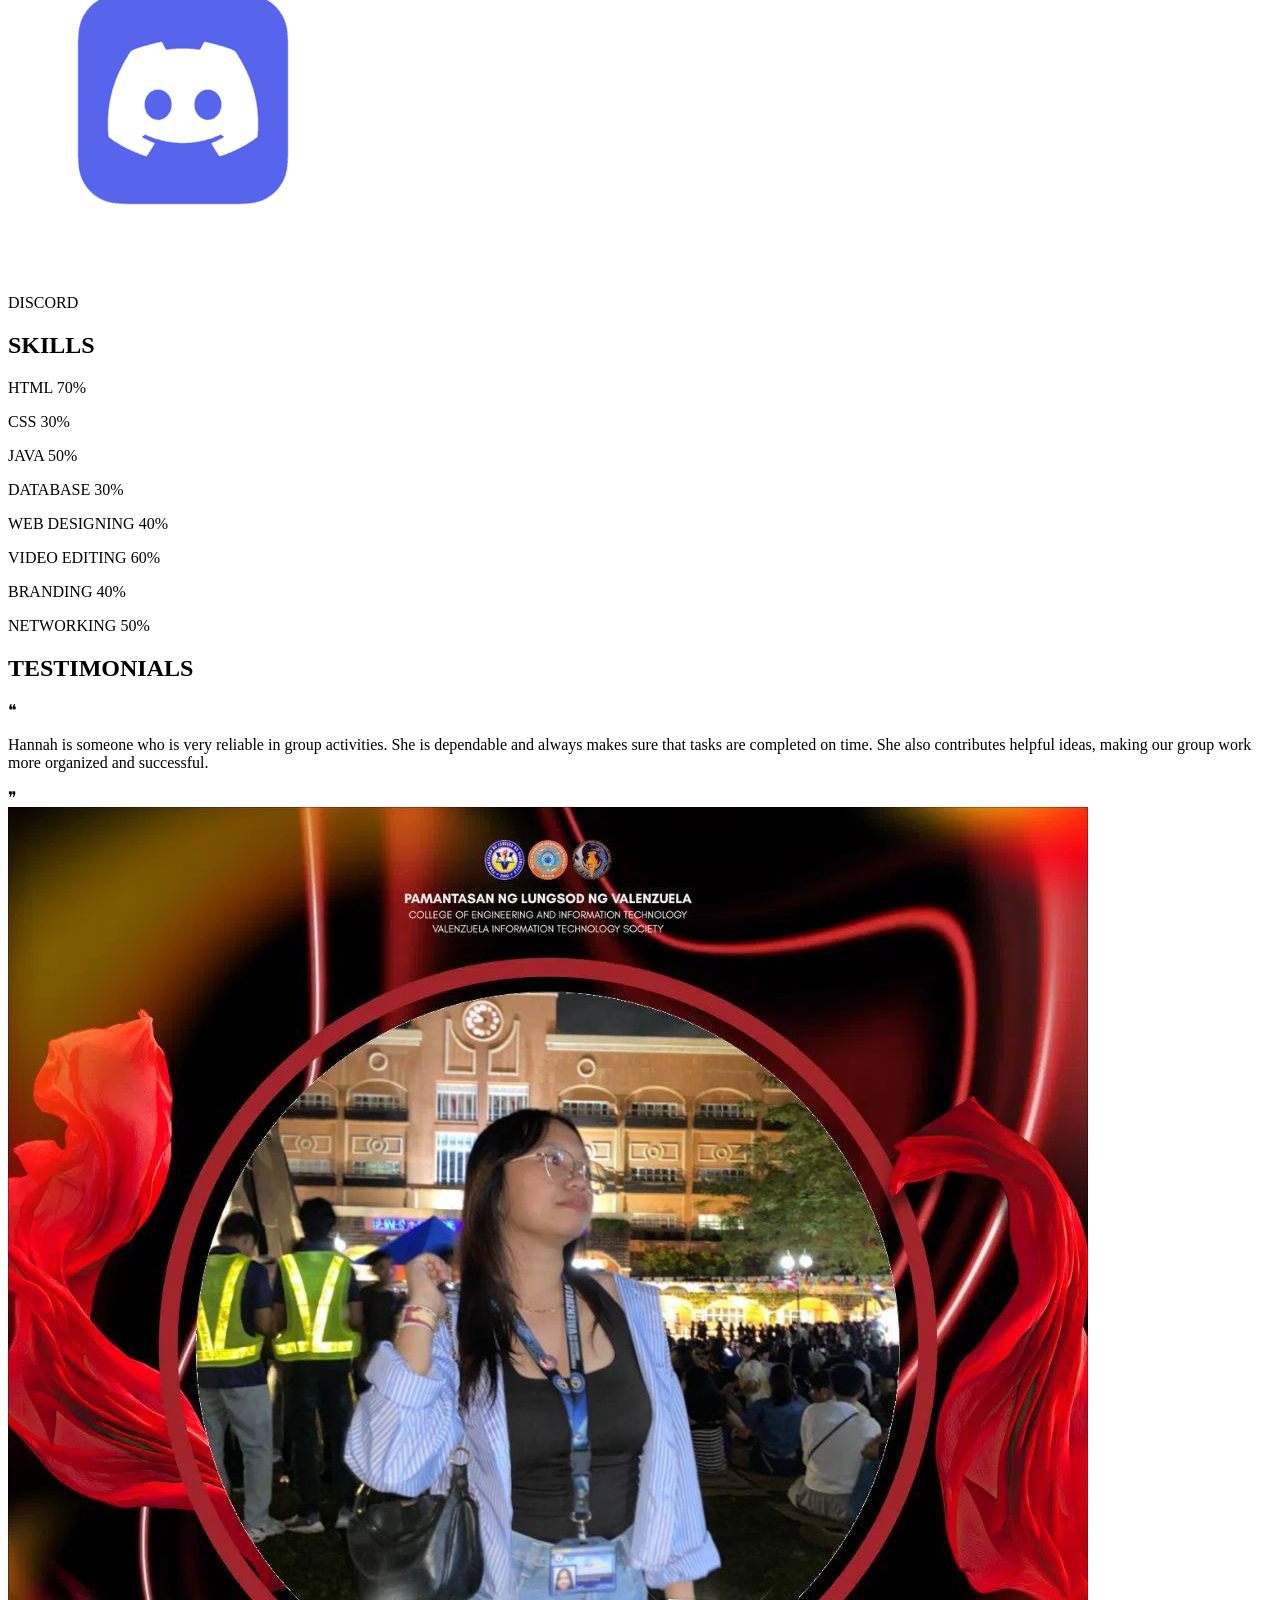
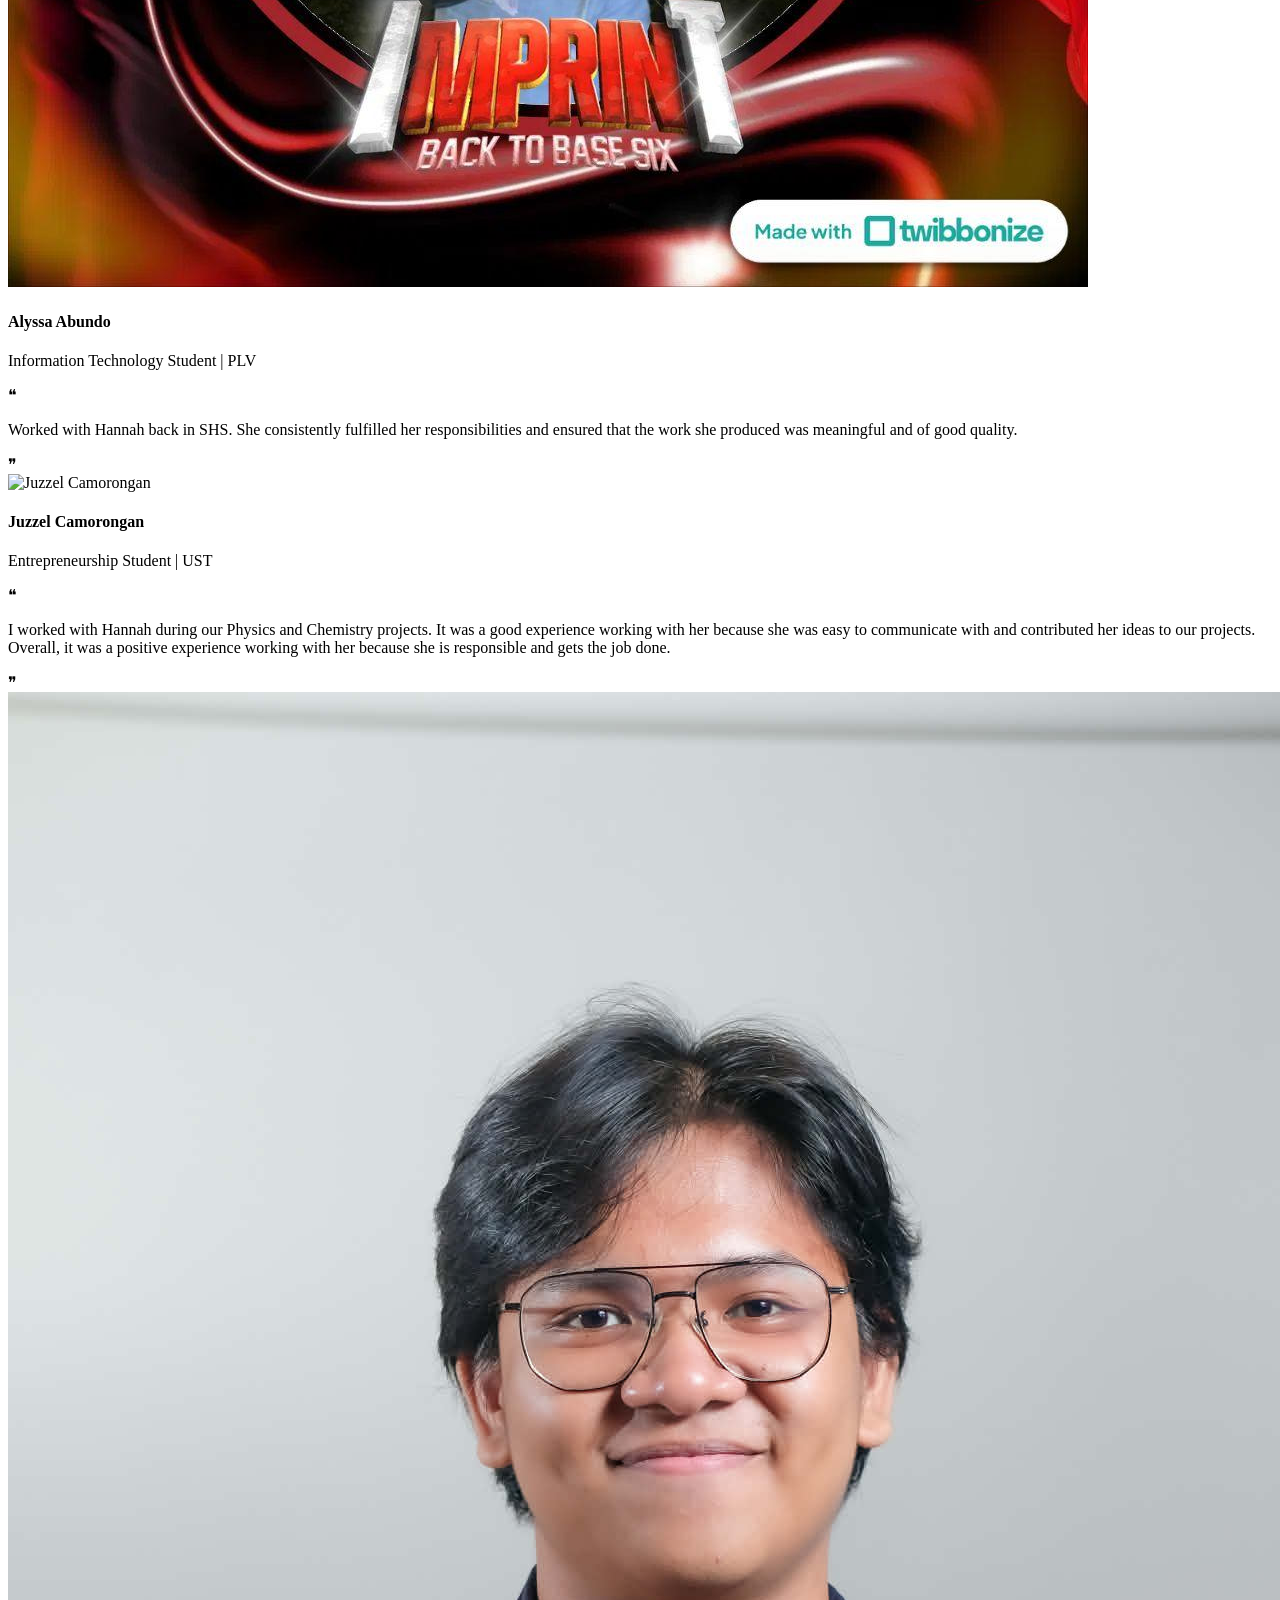
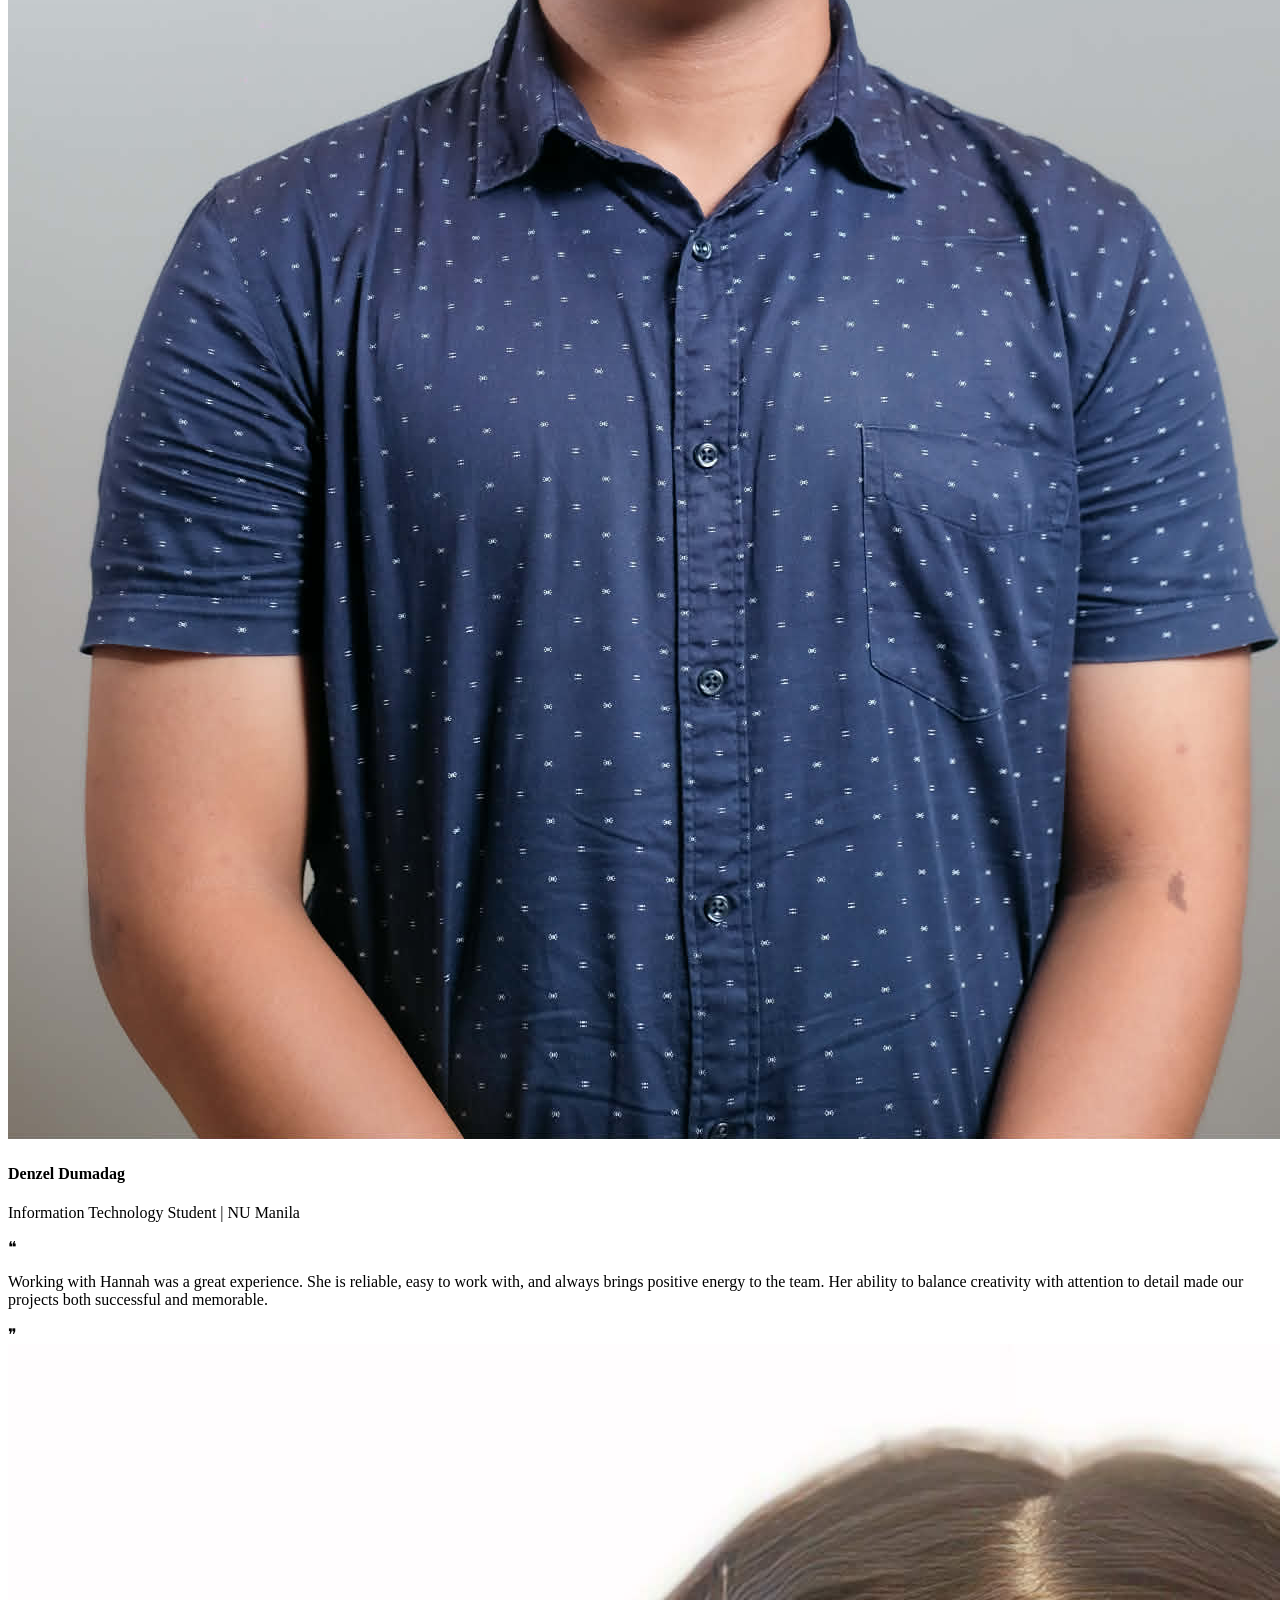
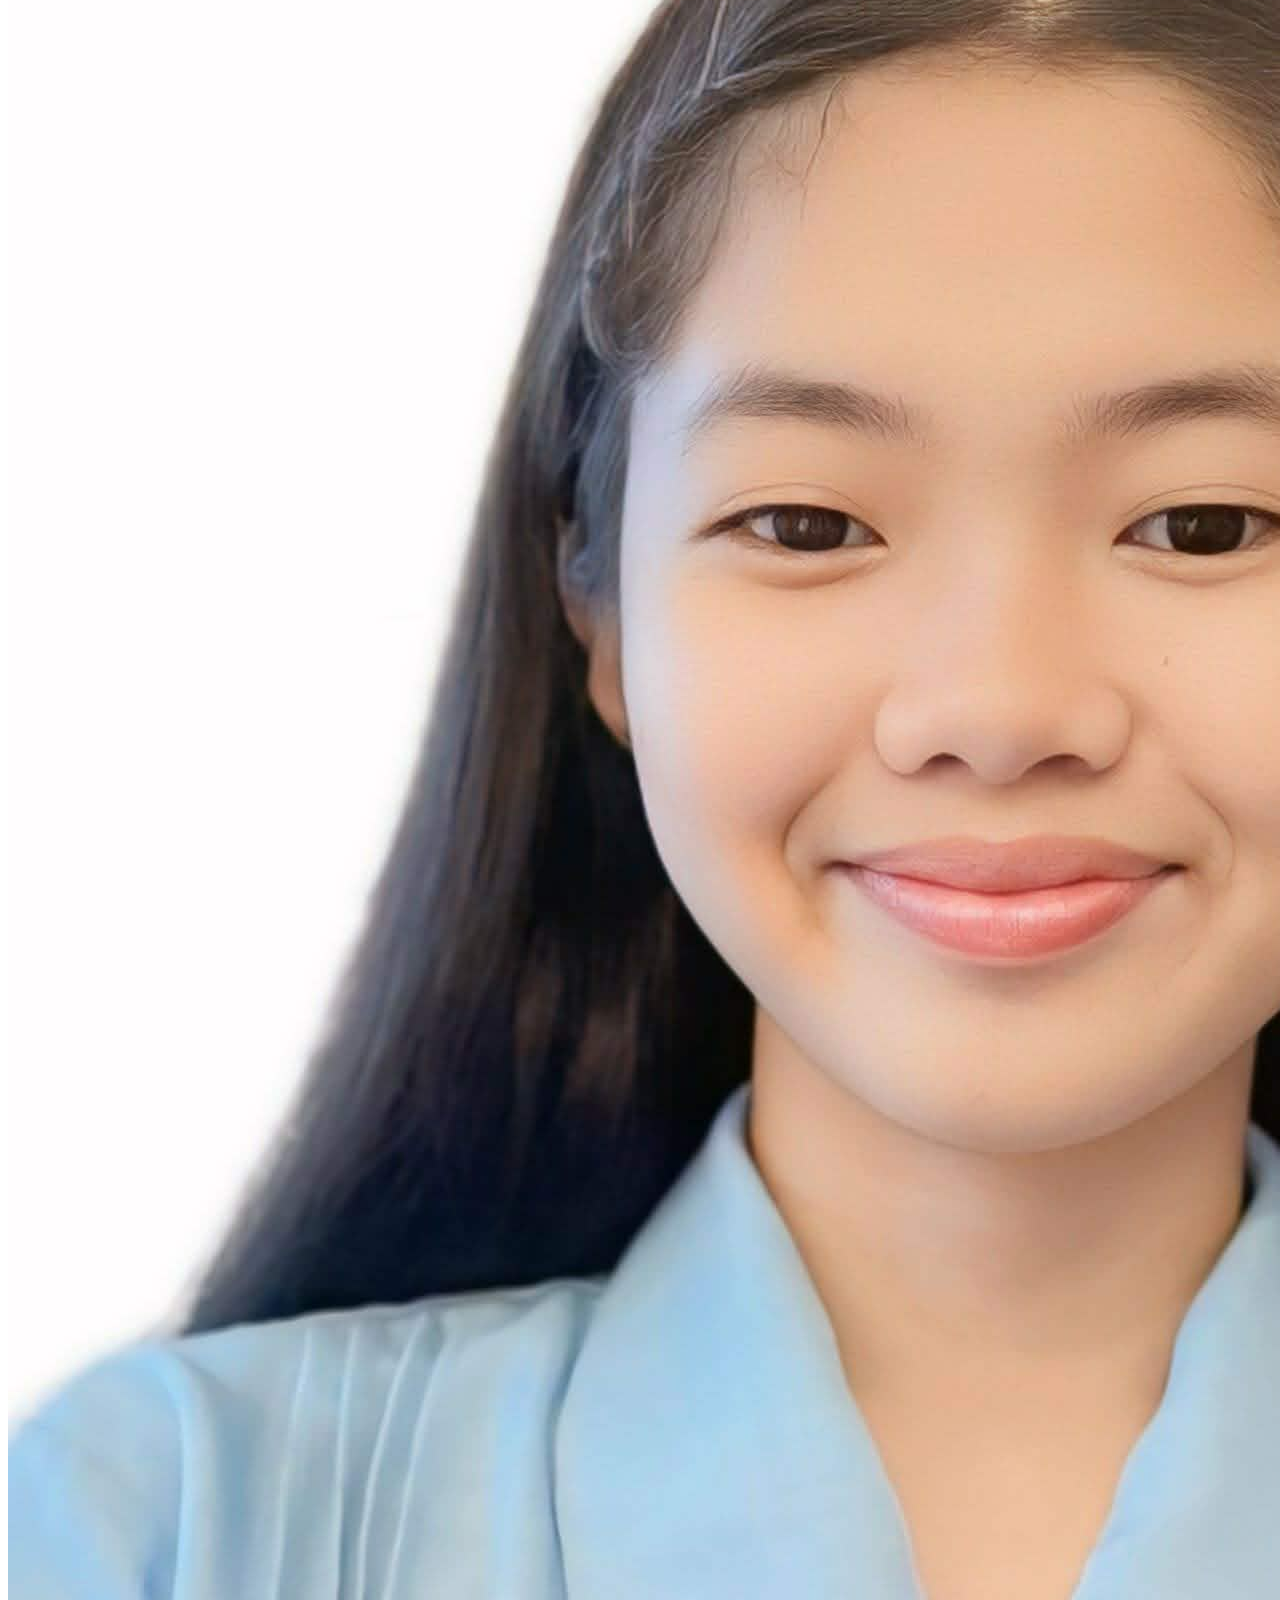
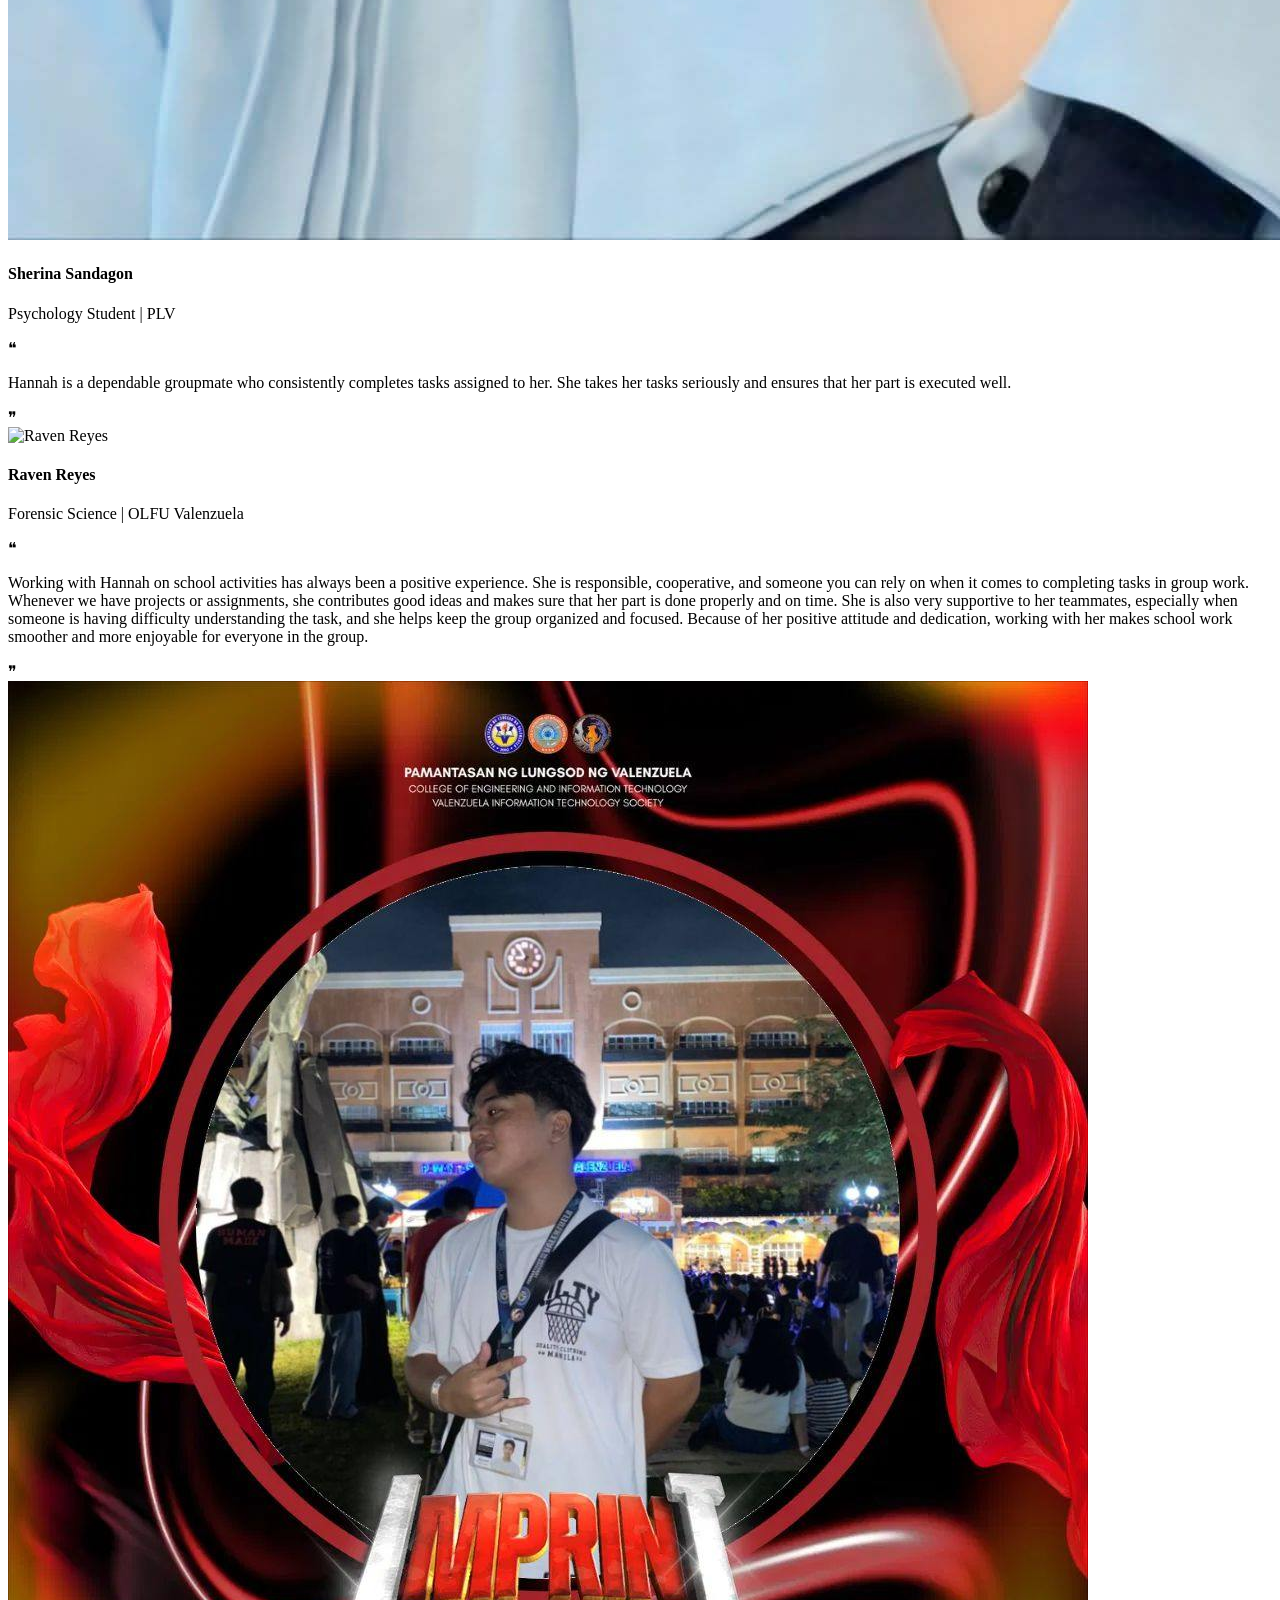
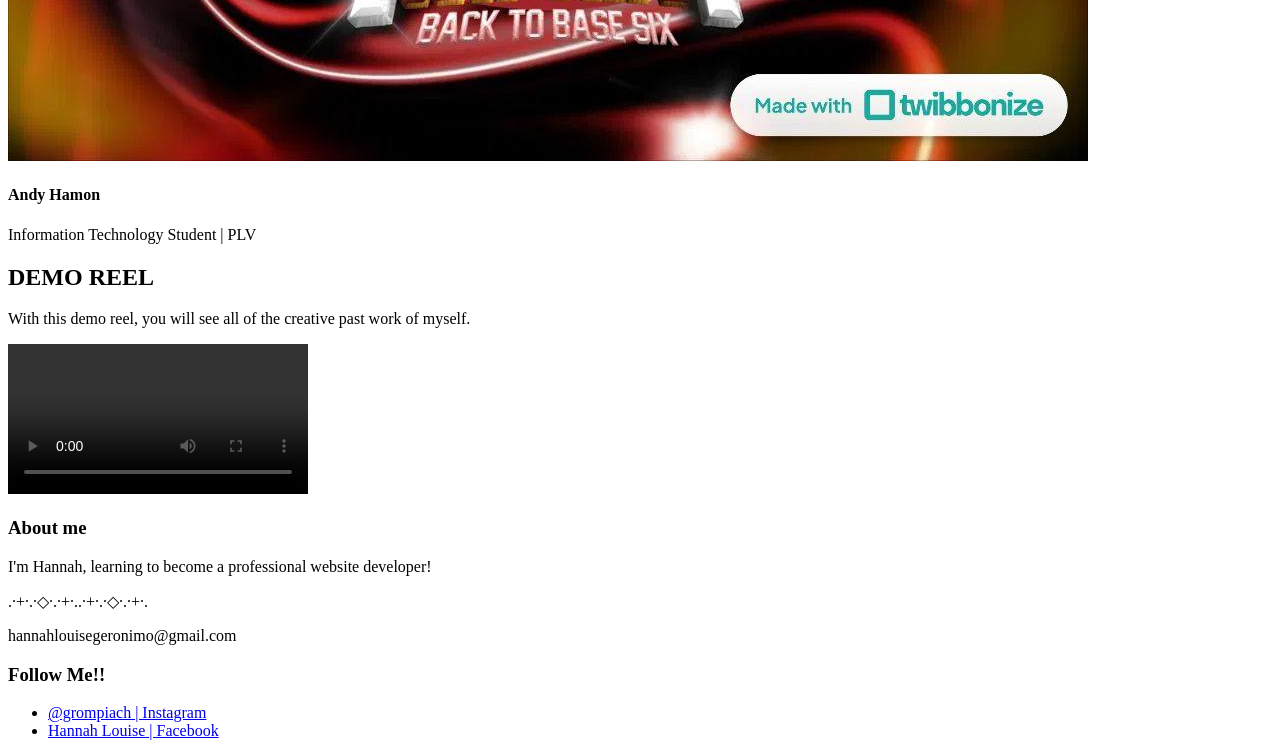
==== commit 63d5d05e: "Update about.html" ====
--- a/about.html
+++ b/about.html
@@ -2,10 +2,10 @@
 <html lang="en">
 <head>
 <meta charset="UTF-8">
-<meta name="viewport" content="width=device-width, initial-scale=1.0">
+<meta name="viewport" content="width=device-width, initial-scale=1, minimum-scale=1">
 <title>About | Hannah Louise Geronimo</title>
 <link rel="icon" type="image/png" href="final logo.png">
-<link rel="stylesheet" href="styles.css">
+<link rel="stylesheet" href="style.css?v=3">
 </head>
 <body>
 
